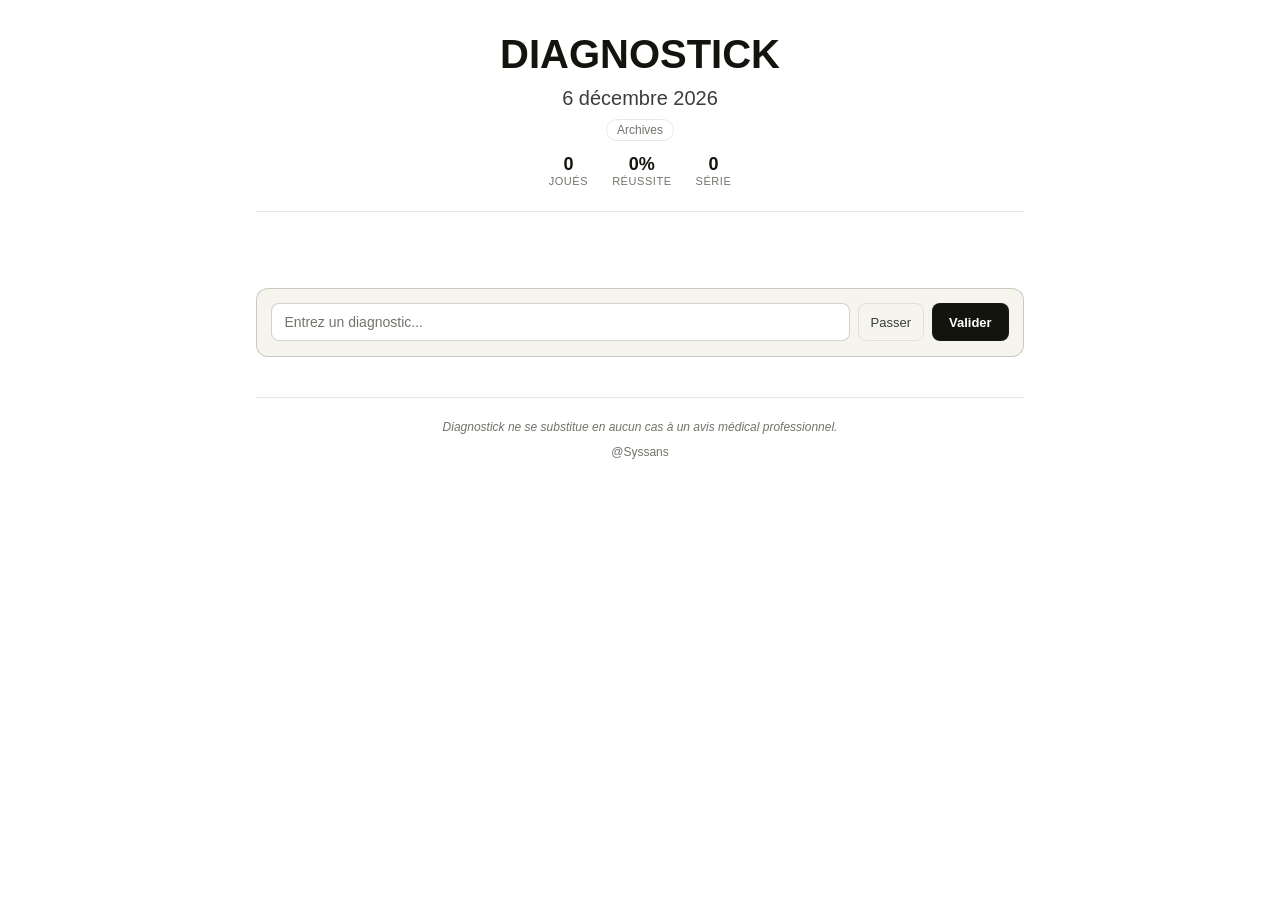
==== index.html @ d6ddfbec "Add files via upload" ====
<!DOCTYPE html>
<html lang="fr">
<head>
  <meta charset="UTF-8" />
  <meta name="viewport" content="width=device-width, initial-scale=1.0" />
  <title>Diagnostick</title>
  <meta name="description" content="Trouvez le diagnostic médical en 6 indices. Un nouveau cas chaque jour." />
  <style>
    :root {
      --bg-primary: #1a1a18;
      --bg-secondary: #242422;
      --bg-tertiary: #2e2e2c;
      --text-primary: #f5f4ee;
      --text-secondary: #a8a69a;
      --text-tertiary: #6e6c64;
      --border-subtle: rgba(222, 220, 209, 0.12);
      --border-mid: rgba(222, 220, 209, 0.25);
      --border-strong: rgba(222, 220, 209, 0.4);
      --radius-sm: 6px;
      --radius-md: 8px;
      --radius-lg: 12px;
      --radius-full: 9999px;
      --tag-anamnese-bg: rgba(37, 62, 95, 0.7);
      --tag-anamnese-text: #80aadd;
      --tag-clinique-bg: rgba(27, 70, 20, 0.7);
      --tag-clinique-text: #7ab948;
      --tag-paraclinique-bg: rgba(72, 58, 15, 0.7);
      --tag-paraclinique-text: #d1a041;
      --tag-image-bg: rgba(55, 45, 90, 0.7);
      --tag-image-text: #afa9ec;
      --green: #4a7a1a;
      --green-light: #c0dd97;
      --green-bg: rgba(27, 70, 20, 0.4);
      --red: #a32d2d;
      --red-light: #f7c1c1;
      --red-bg: rgba(96, 42, 40, 0.4);
      --neutral-bg: #5c461b;
      --neutral-light:#d1a041;
      --yellow: #ffd000;
    }
    @media (prefers-color-scheme: light) {
      :root {
        --bg-primary: #ffffff;
        --bg-secondary: #f5f4ed;
        --bg-tertiary: #eeede6;
        --text-primary: #14140f;
        --text-secondary: #3d3d3a;
        --text-tertiary: #73726c;
        --border-subtle: rgba(31, 30, 29, 0.1);
        --border-mid: rgba(31, 30, 29, 0.2);
        --border-strong: rgba(31, 30, 29, 0.35);
        --tag-anamnese-bg: #d6e4f6;
        --tag-anamnese-text: #0c447c;
        --tag-clinique-bg: #d4edda;
        --tag-clinique-text: #085041;
        --tag-paraclinique-bg: #faeeda;
        --tag-paraclinique-text: #633806;
        --tag-image-bg: #eeedfe;
        --tag-image-text: #3c3489;
        --green: #3b6d11;
        --green-light: #639922;
        --green-bg: #eaf3de;
        --red: #791f1f;
        --red-light: #a32d2d;
        --red-bg: #fcebeb;
        --neutral-bg: #faeeda;
        --neutral-light:#633806;
      }
    }
    * { box-sizing: border-box; margin: 0; padding: 0; }
    body { font-family: 'Inter', sans-serif; background: var(--bg-primary); color: var(--text-primary); min-height: 100vh; }
    #app { max-width: 800px; margin: 0 auto; padding: 2rem 1rem 3rem; }

    .header { text-align: center; margin-bottom: 2rem; padding-bottom: 1.5rem; border-bottom: 0.5px solid var(--border-subtle); }
    .header h1 { font-size: 40px; font-weight: 700; text-transform: uppercase; }
    .header-sub { font-size: 20px; color: var(--text-secondary); margin-top: 10px; }
    .header-nav { margin-top: 10px; }
    .header-nav a { font-size: 12px; color: var(--text-tertiary); text-decoration: none; border: 0.5px solid var(--border-subtle); border-radius: var(--radius-full); padding: 3px 10px; transition: all 0.1s; }
    .header-nav a:hover { color: var(--text-secondary); border-color: var(--border-mid); }
    .header-stats { display: flex; justify-content: center; gap: 1.5rem; margin-top: 1rem; }
    .stat { text-align: center; }
    .stat-value { font-size: 18px; font-weight: 600; }
    .stat-label { font-size: 11px; color: var(--text-tertiary); text-transform: uppercase; letter-spacing: 0.05em; }

    .tries { display: flex; gap: 8px; justify-content: center; margin-bottom: 1.5rem; }
    .try-dot { width: 30px; height: 30px; border-radius: 50%; border: 0.5px solid var(--border-mid); background: var(--bg-secondary); display: flex; align-items: center; justify-content: center; font-size: 12px; font-weight: 600; color: var(--text-tertiary); transition: all 0.15s; }
    .try-dot.used { background: var(--red-bg); border-color: var(--red); color: var(--red-light); }
    .try-dot.current { border-color: var(--border-strong); background: var(--bg-tertiary); color: var(--text-primary); }
    .try-dot.correct { background: var(--green-bg); border-color: var(--green); color: var(--green-light); }
    .try-dot.indice { background: var(--neutral-bg); border-color: var(--yellow); color: var(--neutral-light); }

    .indices { display: flex; flex-direction: column; gap: 8px; margin-bottom: 1.25rem; }
    .indice-card { background: var(--bg-secondary); border: 0.5px solid var(--border-subtle); border-radius: var(--radius-lg); padding: 0.9rem 1.1rem; animation: fadeSlide 0.2s ease; }
    @keyframes fadeSlide { from { opacity: 0; transform: translateY(4px); } to { opacity: 1; transform: translateY(0); } }
    .indice-header { display: flex; align-items: center; gap: 8px; margin-bottom: 7px; }
    .indice-tag { font-size: 10px; font-weight: 600; padding: 2px 8px; border-radius: var(--radius-full); text-transform: uppercase; letter-spacing: 0.04em; }
    .tag-anamnese { background: var(--tag-anamnese-bg); color: var(--tag-anamnese-text); }
    .tag-clinique { background: var(--tag-clinique-bg); color: var(--tag-clinique-text); }
    .tag-paraclinique { background: var(--tag-paraclinique-bg); color: var(--tag-paraclinique-text); }
    .tag-image { background: var(--tag-image-bg); color: var(--tag-image-text); }
    .indice-num { font-size: 11px; color: var(--text-tertiary); }
    .indice-text { font-size: 1.1rem; line-height: 1.65; font-weight: 600; }
    .indice-image { width: 100%; border-radius: var(--radius-md); margin-top: 10px; background: var(--bg-tertiary); height: 180px; display: flex; align-items: center; justify-content: center; border: 0.5px solid var(--border-subtle); }
    .indice-image img { max-width: 100%; max-height: 100%; border-radius: var(--radius-md); object-fit: contain; }
    .indice-image span { font-size: 12px; color: var(--text-tertiary); }
    .indice-locked-card { background: var(--bg-secondary); border: 0.5px dashed var(--border-subtle); border-radius: var(--radius-lg); padding: 0.7rem 1.1rem; display: flex; align-items: center; gap: 8px; opacity: 0.6; }
    .indice-locked-text { font-size: 13px; color: var(--text-tertiary); }
    .lock-icon { width: 12px; height: 12px; opacity: 0.3; flex-shrink: 0; }

    .input-zone { position: relative; background: var(--bg-secondary); border: 0.5px solid var(--border-mid); border-radius: var(--radius-lg); padding: 0.9rem; }
    .input-row { display: flex; gap: 8px; }
    .diag-input { flex: 1; font-size: 14px; padding: 0 12px; height: 38px; border-radius: var(--radius-md); border: 0.5px solid var(--border-mid); background: var(--bg-primary); color: var(--text-primary); outline: none; font-family: inherit; }
    .diag-input::placeholder { color: var(--text-tertiary); }
    .diag-input:focus { border-color: var(--border-strong); }
    .btn-valider { height: 38px; padding: 0 16px; font-size: 13px; font-weight: 600; border-radius: var(--radius-md); border: 0.5px solid var(--border-strong); background: var(--text-primary); color: var(--bg-primary); cursor: pointer; white-space: nowrap; font-family: inherit; transition: opacity 0.1s; }
    .btn-valider:hover { opacity: 0.85; }
    .btn-valider:disabled { opacity: 0.3; cursor: not-allowed; }
    .btn-passer { height: 38px; padding: 0 12px; font-size: 13px; border-radius: var(--radius-md); border: 0.5px solid var(--border-subtle); background: transparent; color: var(--text-secondary); cursor: pointer; font-family: inherit; transition: background 0.1s; }
    .btn-passer:hover { background: var(--bg-tertiary); }
    .dropdown { position: absolute; top: calc(0.9rem + 38px + 8px); left: 0.9rem; right: 0.9rem; background: var(--bg-primary); border: 0.5px solid var(--border-mid); border-radius: var(--radius-md); z-index: 10; overflow: hidden; }
    .dropdown-item { padding: 9px 12px; font-size: 14px; color: var(--text-primary); cursor: pointer; font-family: inherit; }
    .dropdown-item:hover { background: var(--bg-secondary); }
    .feedback { margin-top: 8px; padding: 8px 12px; border-radius: var(--radius-md); font-size: 13px; line-height: 1.5; }
    .feedback.wrong { background: var(--red-bg); color: var(--red-light); border: 0.5px solid var(--red); }
    .feedback.correct { background: var(--green-bg); color: var(--green-light); border: 0.5px solid var(--green); }
    .feedback.reveal { background: var(--neutral-bg); color: var(--text-secondary); border: 0.5px solid var(--border-subtle); }

    /* RÉSULTAT */
    .result-banner { text-align: center; padding: 1.75rem; background: var(--bg-secondary); border-radius: var(--radius-lg); border: 0.5px solid var(--border-subtle); margin-top: 1rem; }
    .result-banner h2 { font-size: 20px; font-weight: 700; margin-bottom: 6px; }
    .result-banner p { font-size: 13px; color: var(--text-secondary); margin-bottom: 14px; line-height: 1.6; }
    .result-emoji { font-size: 18px; letter-spacing: 3px; margin-bottom: 14px; }
    .countdown-block { margin: 14px 0; }
    .countdown-label { font-size: 11px; color: var(--text-tertiary); text-transform: uppercase; letter-spacing: 0.06em; margin-bottom: 4px; }
    .countdown-time { font-size: 24px; font-weight: 700; letter-spacing: 0.06em; font-variant-numeric: tabular-nums; }
    .result-actions { display: flex; gap: 8px; justify-content: center; flex-wrap: wrap; margin-top: 14px; }
    .btn-partager { font-size: 13px; font-weight: 500; padding: 8px 18px; border-radius: var(--radius-md); border: 0.5px solid var(--border-mid); background: var(--bg-primary); color: var(--text-primary); cursor: pointer; font-family: inherit; transition: background 0.1s; }
    .btn-partager:hover { background: var(--bg-tertiary); }
    .btn-archives-link { font-size: 13px; padding: 8px 18px; border-radius: var(--radius-md); border: 0.5px solid var(--border-subtle); background: transparent; color: var(--text-secondary); cursor: pointer; font-family: inherit; text-decoration: none; display: inline-flex; align-items: center; transition: background 0.1s; }
    .btn-archives-link:hover { background: var(--bg-tertiary); }
    .share-confirm { font-size: 12px; color: var(--text-tertiary); margin-top: 8px; }

    /* DÉJÀ JOUÉ */
    .deja-joue { text-align: center; padding: 2rem 1.5rem; background: var(--bg-secondary); border-radius: var(--radius-lg); border: 0.5px solid var(--border-subtle); }
    .deja-joue h2 { font-size: 20px; font-weight: 700; margin-bottom: 8px; }
    .deja-joue p { font-size: 13px; color: var(--text-secondary); line-height: 1.6; margin-bottom: 6px; }

    .footer { text-align: center; margin-top: 2.5rem; padding-top: 1.25rem; border-top: 0.5px solid var(--border-subtle); }
    .footer p { font-size: 12px; color: var(--text-tertiary); line-height: 1.6; }
    .footer a { color: var(--text-tertiary); text-decoration: none; }
    .footer a:hover { color: var(--text-secondary); }
  </style>
</head>
<body>
<div id="app">
  <div class="header">
    <h1>Diagnostick</h1>
    <p class="header-sub"><span id="date-label"></span></p>
    <div class="header-nav">
      <a href="./archives.html">Archives</a>
    </div>
    <div class="header-stats">
      <div class="stat"><div class="stat-value" id="stat-joues">0</div><div class="stat-label">Joués</div></div>
      <div class="stat"><div class="stat-value" id="stat-reussis">0%</div><div class="stat-label">Réussite</div></div>
      <div class="stat"><div class="stat-value" id="stat-streak">0</div><div class="stat-label">Série</div></div>
    </div>
  </div>

  <div id="game-container">
    <div class="tries" id="tries-row"></div>
    <div class="indices" id="indices-container"></div>
    <div class="input-zone" id="input-zone">
      <div class="input-row">
        <input class="diag-input" id="diag-input" type="text" placeholder="Entrez un diagnostic..." autocomplete="off" />
        <button class="btn-passer" id="btn-passer">Passer</button>
        <button class="btn-valider" id="btn-valider">Valider</button>
      </div>
      <div class="dropdown" id="dropdown" style="display:none;"></div>
      <div id="feedback"></div>
    </div>
    <div id="result-zone"></div>
  </div>

  <div class="footer">
    <p><i>Diagnostick ne se substitue en aucun cas à un avis médical professionnel.</i></p>
    <p style="margin-top: 6px;"><a href="https://x.com/syssans" target="_blank">@Syssans</a></p>
  </div>
</div>

<script>
  let DIAGNOSTICS = [
    "Embolie pulmonaire","Pneumothorax spontané","Pneumonie franche lobaire aiguë",
    "Pleurésie","Angor instable","Épanchement péricardique","Exacerbation de BPCO",
    "Crise d'asthme","Pneumopathie interstitielle"
  ];

  let CAS = null;
  let essaiActuel = 0;
  let indicesVisibles = 1;
  let termine = false;
  let countdownInterval = null;
  const MAX_ESSAIS = 6;

  const KEY_STATS   = 'diagnostick_stats';
  const KEY_SESSION = 'diagnostick_session';

  function getTodayKey() {
    const d = new Date();
    return `${d.getFullYear()}-${String(d.getMonth()+1).padStart(2,'0')}-${String(d.getDate()).padStart(2,'0')}`;
  }

  function getDateLabel() {
    return new Date().toLocaleDateString('fr-FR', { day:'numeric', month:'long', year:'numeric' });
  }

  function secondsUntilMidnight() {
    const now = new Date();
    const midnight = new Date(now);
    midnight.setHours(24, 0, 0, 0);
    return Math.floor((midnight - now) / 1000);
  }

  function formatCountdown(seconds) {
    const h = Math.floor(seconds / 3600);
    const m = Math.floor((seconds % 3600) / 60);
    const s = seconds % 60;
    return `${String(h).padStart(2,'0')}:${String(m).padStart(2,'0')}:${String(s).padStart(2,'0')}`;
  }

  function getStats() {
    try { return JSON.parse(localStorage.getItem(KEY_STATS)) || { joues:0, reussis:0, streak:0, lastDate:null }; }
    catch { return { joues:0, reussis:0, streak:0, lastDate:null }; }
  }

  function saveStats(s) {
    try { localStorage.setItem(KEY_STATS, JSON.stringify(s)); } catch {}
  }

  function updateStats(succes) {
    const stats = getStats();
    const today = getTodayKey();
    const yesterday = (() => { const d = new Date(); d.setDate(d.getDate()-1); return `${d.getFullYear()}-${String(d.getMonth()+1).padStart(2,'0')}-${String(d.getDate()).padStart(2,'0')}`; })();
    stats.joues++;
    if (succes) {
      stats.reussis++;
      stats.streak = stats.lastDate === yesterday ? stats.streak + 1 : 1;
    } else {
      stats.streak = 0;
    }
    stats.lastDate = today;
    saveStats(stats);
    renderStats();
  }

  function renderStats() {
    const s = getStats();
    document.getElementById('stat-joues').textContent = s.joues;
    document.getElementById('stat-reussis').textContent = s.joues > 0 ? Math.round(s.reussis / s.joues * 100) + '%' : '0%';
    document.getElementById('stat-streak').textContent = s.streak;
  }

  function getSession() {
    try { return JSON.parse(localStorage.getItem(KEY_SESSION)) || null; }
    catch { return null; }
  }

  function saveSession(data) {
    try { localStorage.setItem(KEY_SESSION, JSON.stringify({ date: getTodayKey(), ...data })); } catch {}
  }

  function joursDepuis(dateStr) {
    const start = new Date(dateStr);
    start.setHours(0, 0, 0, 0);
    const today = new Date();
    today.setHours(0, 0, 0, 0);
    return Math.floor((today - start) / (1000 * 60 * 60 * 24));
  }

  function getCasDuJour(data, config) {
    const offset = joursDepuis(config.start_date);
    const index = (config.start_index + offset) % data.length;
    return { cas: data[index], index };
  }

  async function chargerCas() {
      const [resData, resConfig] = await Promise.all([
        fetch('./diagnostick_database.json'),
        fetch('./config.json')
      ]);
      const data = await resData.json();
      const config = await resConfig.json();
      DIAGNOSTICS = [...new Set([...DIAGNOSTICS, ...data.map(c => c.diagnostic)])];
      const { cas } = getCasDuJour(data, config);
      CAS = transformerCas(cas);


    const session = getSession();
    if (session && session.date === getTodayKey()) {
      afficherDejaJoue(session);
      return;
    }

    renderTries();
    renderIndices();
  }

  function transformerCas(raw) {
    return {
      diagnostic: raw.diagnostic,
      indices: raw.indices.sort((a,b) => a.ordre - b.ordre).map(ind => ({
        type: ind.type,
        text: ind.texte,
        hasImage: ind.image !== null,
        imageSrc: ind.image || null
      }))
    };
  }


//déjà joué
  function afficherDejaJoue(session) {
    document.getElementById('tries-row').style.display = 'none';
    document.getElementById('indices-container').style.display = 'none';
    document.getElementById('input-zone').style.display = 'none';

    const emoji = session.emoji || '';
    const zone = document.getElementById('result-zone');
    zone.innerHTML = `
      <div class="deja-joue">
        <h2>${session.succes ? 'Bravo !' : 'Raté'}</h2>
        <div class="result-emoji" style="margin: 10px 0;">${emoji}</div>
        <p>${session.succes
          ? `Diagnostic trouvé en ${session.essais} essai${session.essais > 1 ? 's' : ''} — <strong>${session.diagnostic}</strong>`
          : `Le diagnostic était : <strong>${session.diagnostic}</strong>`
        }</p>
        <p>Vous avez déjà joué aujourd'hui.</p>
        <div class="countdown-block">
          <div class="countdown-label">Prochain cas dans</div>
          <div class="countdown-time" id="countdown-time">--:--:--</div>
        </div>
        <div class="result-actions">
          <button class="btn-partager" id="btn-partager-deja">Partager mon résultat</button>
          <a class="btn-archives-link" href="./archives.html">Voir les archives</a>
        </div>
        <div class="share-confirm" id="share-confirm-deja" style="display:none;">Copié !</div>
      </div>
    `;

    document.getElementById('btn-partager-deja').addEventListener('click', () => {
      const txt = `Diagnostick — ${getDateLabel()}\n${emoji}\nhttps://syssans.github.io/Diagnostick/`;
      navigator.clipboard.writeText(txt).catch(()=>{});
      document.getElementById('share-confirm-deja').style.display = 'block';
    });

    startCountdown();
  }

  function startCountdown() {
    function tick() {
      const el = document.getElementById('countdown-time');
      if (!el) { clearInterval(countdownInterval); return; }
      el.textContent = formatCountdown(secondsUntilMidnight());
    }
    tick();
    countdownInterval = setInterval(tick, 1000);
  }




  function renderTries() {
    const row = document.getElementById('tries-row');
    row.innerHTML = '';
    for (let i = 0; i < MAX_ESSAIS; i++) {
      const dot = document.createElement('div');
      dot.className = 'try-dot' + (i < essaiActuel ? ' used' : i === essaiActuel ? ' current' : '');
      dot.textContent = i + 1;
      row.appendChild(dot);
    }
  }

  function getTag(type) {
    return ({
      anamnese:    { cls:'tag-anamnese',    label:'Anamnèse' },
      clinique:    { cls:'tag-clinique',    label:'Clinique' },
      paraclinique:{ cls:'tag-paraclinique',label:'Paraclinique' },
      image:       { cls:'tag-image',       label:'Imagerie' }
    })[type] || { cls:'tag-anamnese', label:type };
  }

  function renderIndices() {
    if (!CAS) return;
    const container = document.getElementById('indices-container');
    container.innerHTML = '';
    CAS.indices.forEach((ind, i) => {
      if (i < indicesVisibles) {
        const tag = getTag(ind.type);
        const card = document.createElement('div');
        card.className = 'indice-card';
        const imageHTML = ind.hasImage
          ? `<div class="indice-image">${ind.imageSrc ? `<img src="./images/${ind.imageSrc}" alt="Imagerie" />` : '<span>Image à venir</span>'}</div>`
          : '';
        card.innerHTML = `
          <div class="indice-header">
            <span class="indice-tag ${tag.cls}">${tag.label}</span>
            <span class="indice-num">Indice ${i+1}</span>
          </div>
          <div class="indice-text">${ind.text}</div>${imageHTML}`;
        container.appendChild(card);
      } else {
        const locked = document.createElement('div');
        locked.className = 'indice-locked-card';
        locked.innerHTML = `<svg class="lock-icon" viewBox="0 0 16 16" fill="none"><rect x="3" y="7" width="10" height="8" rx="1.5" stroke="currentColor" stroke-width="1.2"/><path d="M5 7V5a3 3 0 016 0v2" stroke="currentColor" stroke-width="1.2"/></svg><span class="indice-locked-text">Indice ${i+1}</span>`;
        container.appendChild(locked);
      }
    });
  }

// autocomplete et liste
  function normalise(str) {
    return str.trim().toLowerCase().normalize("NFD").replace(/[\u0300-\u036f]/g,"");
  }

  function showDropdown(items) {
    const dd = document.getElementById('dropdown');
    if (!items.length) { dd.style.display='none'; return; }
    dd.innerHTML = '';
    items.forEach(item => {
      const el = document.createElement('div');
      el.className = 'dropdown-item';
      el.textContent = item;
      el.addEventListener('mousedown', e => {
        e.preventDefault();
        document.getElementById('diag-input').value = item;
        dd.style.display = 'none';
      });
      dd.appendChild(el);
    });
    dd.style.display = 'block';
  }


  function buildEmoji(succes) {
    return Array.from({length:MAX_ESSAIS}, (_,i) =>
      i < essaiActuel ? '❌' : (i === essaiActuel && succes ? '✅' : '💡')
    ).join('');
  }

  function terminer(succes) {
    termine = true;
    const emoji = buildEmoji(succes);

    saveSession({ succes, diagnostic: CAS.diagnostic, essais: essaiActuel + 1, emoji });
    updateStats(succes);

    document.getElementById('input-zone').style.display = 'none';
    const dots = document.querySelectorAll('.try-dot');
    if (succes && dots[essaiActuel]) {
      dots[essaiActuel].classList.remove('current');
      dots[essaiActuel].classList.add('correct');
    }
    indicesVisibles = CAS.indices.length;
    renderIndices();

    document.getElementById('result-zone').innerHTML = `
      <div class="result-banner">
        <h2>${succes ? 'Bravo !' : 'Raté pour aujourd\'hui'}</h2>
        <div class="result-emoji">${emoji}</div>
        <p>${succes
          ? `Trouvé en ${essaiActuel+1} essai${essaiActuel>0?'s':''} — <strong>${CAS.diagnostic}</strong>`
          : `Le diagnostic était : <strong>${CAS.diagnostic}</strong>`
        }</p>
        <div class="countdown-block">
          <div class="countdown-label">Prochain cas dans</div>
          <div class="countdown-time" id="countdown-time">--:--:--</div>
        </div>
        <div class="result-actions">
          <button class="btn-partager" id="btn-partager">Partager mon résultat</button>
          <a class="btn-archives-link" href="./archives.html">Voir les archives</a>
        </div>
        <div class="share-confirm" id="share-confirm" style="display:none;">Copié !</div>
      </div>`;

    document.getElementById('btn-partager').addEventListener('click', () => {
      navigator.clipboard.writeText(`Diagnostick — ${getDateLabel()}\n${emoji}\nhttps://syssans.github.io/Diagnostick/`).catch(()=>{});
      document.getElementById('share-confirm').style.display = 'block';
    });

    startCountdown();
  }

  function valider() {
    if (termine) return;
    const val = document.getElementById('diag-input').value.trim();
    if (!val) return;
    document.getElementById('dropdown').style.display = 'none';
    const fb = document.getElementById('feedback');
    if (normalise(val) === normalise(CAS.diagnostic)) {
      fb.innerHTML = `<div class="feedback correct">Exact — <strong>${CAS.diagnostic}</strong>.</div>`;
      terminer(true); return;
    }
    fb.innerHTML = `<div class="feedback wrong">Ce n'est pas le bon diagnostic.</div>`;
    document.getElementById('diag-input').value = '';
    essaiActuel++;
    if (essaiActuel >= MAX_ESSAIS) { terminer(false); return; }
    if (indicesVisibles < CAS.indices.length) indicesVisibles++;
    renderTries(); renderIndices();
  }

  function passer() {
    if (termine) return;
    document.getElementById('feedback').innerHTML = `<div class="feedback reveal">Indice suivant</div>`;
    document.getElementById('diag-input').value = '';
    document.getElementById('dropdown').style.display = 'none';
    essaiActuel++;
    if (essaiActuel >= MAX_ESSAIS) { terminer(false); return; }
    if (indicesVisibles < CAS.indices.length) indicesVisibles++;
    renderTries(); renderIndices();
  }







  document.getElementById('date-label').textContent = getDateLabel();

  document.getElementById('diag-input').addEventListener('input', e => {
    const q = normalise(e.target.value);
    if (q.length < 2) { document.getElementById('dropdown').style.display='none'; return; }
    showDropdown(DIAGNOSTICS.filter(d => normalise(d).includes(q)).slice(0,7));
  });
  document.getElementById('diag-input').addEventListener('blur', () => {
    setTimeout(() => { document.getElementById('dropdown').style.display='none'; }, 150);
  });
  document.getElementById('diag-input').addEventListener('keydown', e => { if (e.key==='Enter') valider(); });
  document.getElementById('btn-valider').addEventListener('click', valider);
  document.getElementById('btn-passer').addEventListener('click', passer);

  renderStats();
  chargerCas();
</script>
</body>
</html>
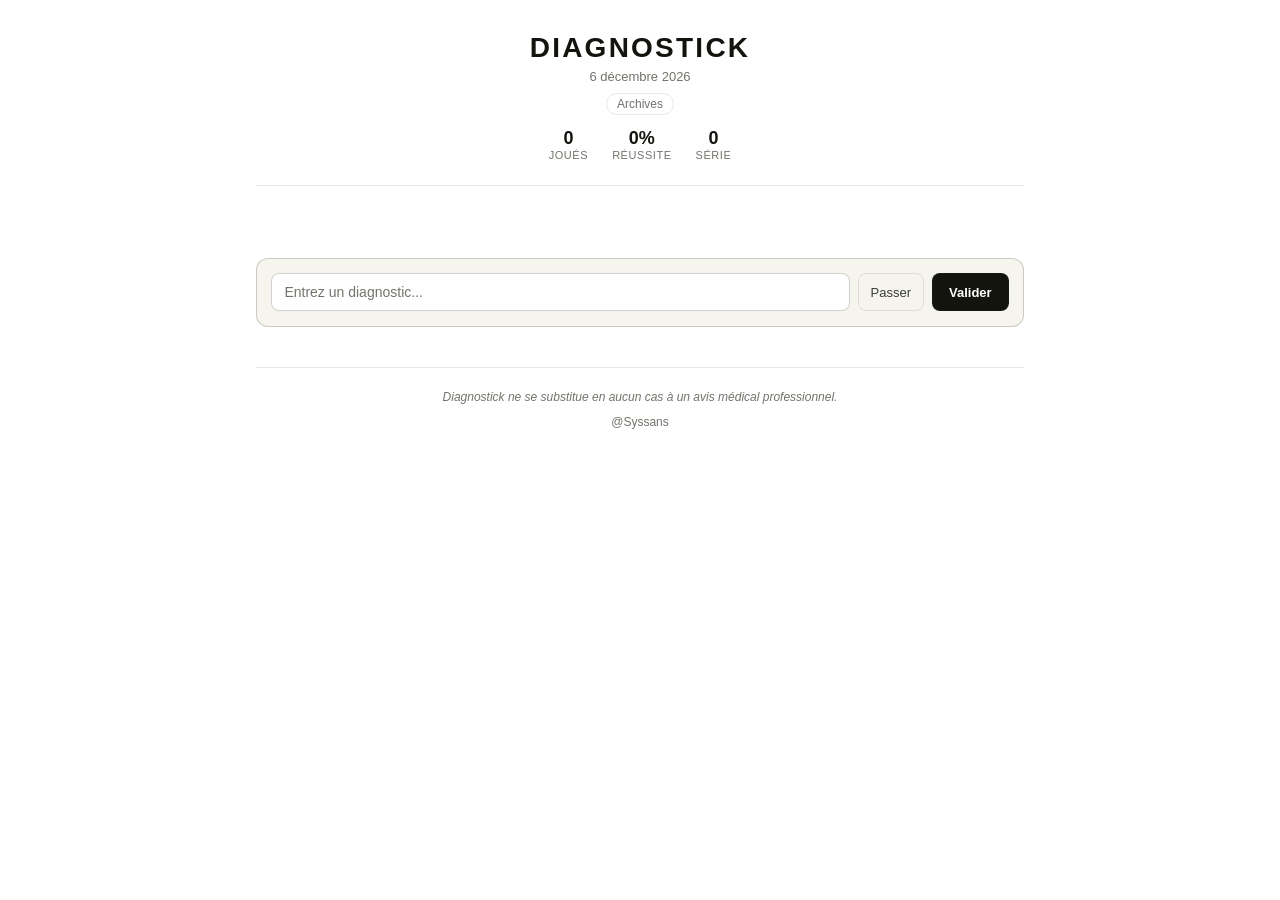
==== commit 4b4c3aaa: "Update index.html" ====
--- a/index.html
+++ b/index.html
@@ -4,151 +4,133 @@
   <meta charset="UTF-8" />
   <meta name="viewport" content="width=device-width, initial-scale=1.0" />
   <title>Diagnostick</title>
-  <meta name="description" content="Trouvez le diagnostic médical en 6 indices. Un nouveau cas chaque jour." />
+  <meta name="description" content="Trouvez le diagnostic medical en 6 indices. Un nouveau cas chaque jour." />
   <style>
     :root {
-      --bg-primary: #1a1a18;
-      --bg-secondary: #242422;
-      --bg-tertiary: #2e2e2c;
-      --text-primary: #f5f4ee;
-      --text-secondary: #a8a69a;
-      --text-tertiary: #6e6c64;
-      --border-subtle: rgba(222, 220, 209, 0.12);
-      --border-mid: rgba(222, 220, 209, 0.25);
-      --border-strong: rgba(222, 220, 209, 0.4);
-      --radius-sm: 6px;
-      --radius-md: 8px;
-      --radius-lg: 12px;
-      --radius-full: 9999px;
-      --tag-anamnese-bg: rgba(37, 62, 95, 0.7);
-      --tag-anamnese-text: #80aadd;
-      --tag-clinique-bg: rgba(27, 70, 20, 0.7);
-      --tag-clinique-text: #7ab948;
-      --tag-paraclinique-bg: rgba(72, 58, 15, 0.7);
-      --tag-paraclinique-text: #d1a041;
-      --tag-image-bg: rgba(55, 45, 90, 0.7);
-      --tag-image-text: #afa9ec;
-      --green: #4a7a1a;
-      --green-light: #c0dd97;
-      --green-bg: rgba(27, 70, 20, 0.4);
-      --red: #a32d2d;
-      --red-light: #f7c1c1;
-      --red-bg: rgba(96, 42, 40, 0.4);
+      --bg-primary: #1a1a18; --bg-secondary: #242422; --bg-tertiary: #2e2e2c;
+      --text-primary: #f5f4ee; --text-secondary: #a8a69a; --text-tertiary: #6e6c64;
+      --border-subtle: rgba(222,220,209,0.12); --border-mid: rgba(222,220,209,0.25); --border-strong: rgba(222,220,209,0.4);
+      --radius-sm:6px; --radius-md:8px; --radius-lg:12px; --radius-full:9999px;
+      --tag-anamnese-bg:rgba(37,62,95,0.7); --tag-anamnese-text:#80aadd;
+      --tag-clinique-bg:rgba(27,70,20,0.7); --tag-clinique-text:#7ab948;
+      --tag-paraclinique-bg:rgba(72,58,15,0.7); --tag-paraclinique-text:#d1a041;
+      --tag-image-bg:rgba(55,45,90,0.7); --tag-image-text:#afa9ec;
+      --green:#4a7a1a; --green-light:#c0dd97; --green-bg:rgba(27,70,20,0.4);
+      --red:#a32d2d; --red-light:#f7c1c1; --red-bg:rgba(96,42,40,0.4);
       --neutral-bg: #5c461b;
       --neutral-light:#d1a041;
       --yellow: #ffd000;
     }
     @media (prefers-color-scheme: light) {
       :root {
-        --bg-primary: #ffffff;
-        --bg-secondary: #f5f4ed;
-        --bg-tertiary: #eeede6;
-        --text-primary: #14140f;
-        --text-secondary: #3d3d3a;
-        --text-tertiary: #73726c;
-        --border-subtle: rgba(31, 30, 29, 0.1);
-        --border-mid: rgba(31, 30, 29, 0.2);
-        --border-strong: rgba(31, 30, 29, 0.35);
-        --tag-anamnese-bg: #d6e4f6;
-        --tag-anamnese-text: #0c447c;
-        --tag-clinique-bg: #d4edda;
-        --tag-clinique-text: #085041;
-        --tag-paraclinique-bg: #faeeda;
-        --tag-paraclinique-text: #633806;
-        --tag-image-bg: #eeedfe;
-        --tag-image-text: #3c3489;
-        --green: #3b6d11;
-        --green-light: #639922;
-        --green-bg: #eaf3de;
-        --red: #791f1f;
-        --red-light: #a32d2d;
-        --red-bg: #fcebeb;
+        --bg-primary:#fff; --bg-secondary:#f5f4ed; --bg-tertiary:#eeede6;
+        --text-primary:#14140f; --text-secondary:#3d3d3a; --text-tertiary:#73726c;
+        --border-subtle:rgba(31,30,29,0.1); --border-mid:rgba(31,30,29,0.2); --border-strong:rgba(31,30,29,0.35);
+        --tag-anamnese-bg:#d6e4f6; --tag-anamnese-text:#0c447c;
+        --tag-clinique-bg:#d4edda; --tag-clinique-text:#085041;
+        --tag-paraclinique-bg:#faeeda; --tag-paraclinique-text:#633806;
+        --tag-image-bg:#eeedfe; --tag-image-text:#3c3489;
+        --green:#3b6d11; --green-light:#639922; --green-bg:#eaf3de;
+        --red:#791f1f; --red-light:#a32d2d; --red-bg:#fcebeb;
         --neutral-bg: #faeeda;
         --neutral-light:#633806;
       }
     }
-    * { box-sizing: border-box; margin: 0; padding: 0; }
+    * { box-sizing:border-box; margin:0; padding:0; }
     body { font-family: 'Inter', sans-serif; background: var(--bg-primary); color: var(--text-primary); min-height: 100vh; }
-    #app { max-width: 800px; margin: 0 auto; padding: 2rem 1rem 3rem; }
-
-    .header { text-align: center; margin-bottom: 2rem; padding-bottom: 1.5rem; border-bottom: 0.5px solid var(--border-subtle); }
-    .header h1 { font-size: 40px; font-weight: 700; text-transform: uppercase; }
-    .header-sub { font-size: 20px; color: var(--text-secondary); margin-top: 10px; }
-    .header-nav { margin-top: 10px; }
-    .header-nav a { font-size: 12px; color: var(--text-tertiary); text-decoration: none; border: 0.5px solid var(--border-subtle); border-radius: var(--radius-full); padding: 3px 10px; transition: all 0.1s; }
-    .header-nav a:hover { color: var(--text-secondary); border-color: var(--border-mid); }
-    .header-stats { display: flex; justify-content: center; gap: 1.5rem; margin-top: 1rem; }
-    .stat { text-align: center; }
-    .stat-value { font-size: 18px; font-weight: 600; }
-    .stat-label { font-size: 11px; color: var(--text-tertiary); text-transform: uppercase; letter-spacing: 0.05em; }
-
-    .tries { display: flex; gap: 8px; justify-content: center; margin-bottom: 1.5rem; }
-    .try-dot { width: 30px; height: 30px; border-radius: 50%; border: 0.5px solid var(--border-mid); background: var(--bg-secondary); display: flex; align-items: center; justify-content: center; font-size: 12px; font-weight: 600; color: var(--text-tertiary); transition: all 0.15s; }
-    .try-dot.used { background: var(--red-bg); border-color: var(--red); color: var(--red-light); }
-    .try-dot.current { border-color: var(--border-strong); background: var(--bg-tertiary); color: var(--text-primary); }
-    .try-dot.correct { background: var(--green-bg); border-color: var(--green); color: var(--green-light); }
-    .try-dot.indice { background: var(--neutral-bg); border-color: var(--yellow); color: var(--neutral-light); }
-
-    .indices { display: flex; flex-direction: column; gap: 8px; margin-bottom: 1.25rem; }
-    .indice-card { background: var(--bg-secondary); border: 0.5px solid var(--border-subtle); border-radius: var(--radius-lg); padding: 0.9rem 1.1rem; animation: fadeSlide 0.2s ease; }
-    @keyframes fadeSlide { from { opacity: 0; transform: translateY(4px); } to { opacity: 1; transform: translateY(0); } }
-    .indice-header { display: flex; align-items: center; gap: 8px; margin-bottom: 7px; }
-    .indice-tag { font-size: 10px; font-weight: 600; padding: 2px 8px; border-radius: var(--radius-full); text-transform: uppercase; letter-spacing: 0.04em; }
-    .tag-anamnese { background: var(--tag-anamnese-bg); color: var(--tag-anamnese-text); }
-    .tag-clinique { background: var(--tag-clinique-bg); color: var(--tag-clinique-text); }
-    .tag-paraclinique { background: var(--tag-paraclinique-bg); color: var(--tag-paraclinique-text); }
-    .tag-image { background: var(--tag-image-bg); color: var(--tag-image-text); }
-    .indice-num { font-size: 11px; color: var(--text-tertiary); }
+    #app { max-width:800px; margin:0 auto; padding:2rem 1rem 3rem; }
+
+    .header { text-align:center; margin-bottom:2rem; padding-bottom:1.5rem; border-bottom:0.5px solid var(--border-subtle); }
+    .header h1 { font-size:28px; font-weight:700; letter-spacing:0.08em; text-transform:uppercase; }
+    .header-sub { font-size:13px; color:var(--text-tertiary); margin-top:5px; }
+    .header-nav { margin-top:10px; }
+    .header-nav a { font-size:12px; color:var(--text-tertiary); text-decoration:none; border:0.5px solid var(--border-subtle); border-radius:var(--radius-full); padding:3px 10px; }
+    .header-nav a:hover { color:var(--text-secondary); border-color:var(--border-mid); }
+    .header-stats { display:flex; justify-content:center; gap:1.5rem; margin-top:1rem; }
+    .stat { text-align:center; }
+    .stat-value { font-size:18px; font-weight:600; }
+    .stat-label { font-size:11px; color:var(--text-tertiary); text-transform:uppercase; letter-spacing:0.05em; }
+
+    .tries { display:flex; gap:8px; justify-content:center; margin-bottom:1.5rem; }
+    .try-dot { width:30px; height:30px; border-radius:50%; border:0.5px solid var(--border-mid); background:var(--bg-secondary); display:flex; align-items:center; justify-content:center; font-size:12px; font-weight:600; color:var(--text-tertiary); transition:all 0.15s; }
+    .try-dot.used { background:var(--red-bg); border-color:var(--red); color:var(--red-light); }
+    .try-dot.current { border-color:var(--border-strong); background:var(--bg-tertiary); color:var(--text-primary); }
+    .try-dot.correct { background:var(--green-bg); border-color:var(--green); color:var(--green-light); }
+
+    .indices { display:flex; flex-direction:column; gap:8px; margin-bottom:1rem; }
+    .indice-card { background:var(--bg-secondary); border:0.5px solid var(--border-subtle); border-radius:var(--radius-lg); padding:0.9rem 1.1rem; animation:fadeSlide 0.2s ease; }
+    @keyframes fadeSlide { from{opacity:0;transform:translateY(4px)} to{opacity:1;transform:translateY(0)} }
+    .indice-header { display:flex; align-items:center; gap:8px; margin-bottom:7px; }
+    .indice-tag { font-size:10px; font-weight:600; padding:2px 8px; border-radius:var(--radius-full); text-transform:uppercase; letter-spacing:0.04em; }
+    .tag-anamnese { background:var(--tag-anamnese-bg); color:var(--tag-anamnese-text); }
+    .tag-clinique { background:var(--tag-clinique-bg); color:var(--tag-clinique-text); }
+    .tag-paraclinique { background:var(--tag-paraclinique-bg); color:var(--tag-paraclinique-text); }
+    .tag-image { background:var(--tag-image-bg); color:var(--tag-image-text); }
+    .indice-num { font-size:11px; color:var(--text-tertiary); }
     .indice-text { font-size: 1.1rem; line-height: 1.65; font-weight: 600; }
-    .indice-image { width: 100%; border-radius: var(--radius-md); margin-top: 10px; background: var(--bg-tertiary); height: 180px; display: flex; align-items: center; justify-content: center; border: 0.5px solid var(--border-subtle); }
-    .indice-image img { max-width: 100%; max-height: 100%; border-radius: var(--radius-md); object-fit: contain; }
-    .indice-image span { font-size: 12px; color: var(--text-tertiary); }
-    .indice-locked-card { background: var(--bg-secondary); border: 0.5px dashed var(--border-subtle); border-radius: var(--radius-lg); padding: 0.7rem 1.1rem; display: flex; align-items: center; gap: 8px; opacity: 0.6; }
-    .indice-locked-text { font-size: 13px; color: var(--text-tertiary); }
-    .lock-icon { width: 12px; height: 12px; opacity: 0.3; flex-shrink: 0; }
-
-    .input-zone { position: relative; background: var(--bg-secondary); border: 0.5px solid var(--border-mid); border-radius: var(--radius-lg); padding: 0.9rem; }
-    .input-row { display: flex; gap: 8px; }
-    .diag-input { flex: 1; font-size: 14px; padding: 0 12px; height: 38px; border-radius: var(--radius-md); border: 0.5px solid var(--border-mid); background: var(--bg-primary); color: var(--text-primary); outline: none; font-family: inherit; }
-    .diag-input::placeholder { color: var(--text-tertiary); }
-    .diag-input:focus { border-color: var(--border-strong); }
-    .btn-valider { height: 38px; padding: 0 16px; font-size: 13px; font-weight: 600; border-radius: var(--radius-md); border: 0.5px solid var(--border-strong); background: var(--text-primary); color: var(--bg-primary); cursor: pointer; white-space: nowrap; font-family: inherit; transition: opacity 0.1s; }
-    .btn-valider:hover { opacity: 0.85; }
-    .btn-valider:disabled { opacity: 0.3; cursor: not-allowed; }
-    .btn-passer { height: 38px; padding: 0 12px; font-size: 13px; border-radius: var(--radius-md); border: 0.5px solid var(--border-subtle); background: transparent; color: var(--text-secondary); cursor: pointer; font-family: inherit; transition: background 0.1s; }
-    .btn-passer:hover { background: var(--bg-tertiary); }
-    .dropdown { position: absolute; top: calc(0.9rem + 38px + 8px); left: 0.9rem; right: 0.9rem; background: var(--bg-primary); border: 0.5px solid var(--border-mid); border-radius: var(--radius-md); z-index: 10; overflow: hidden; }
-    .dropdown-item { padding: 9px 12px; font-size: 14px; color: var(--text-primary); cursor: pointer; font-family: inherit; }
-    .dropdown-item:hover { background: var(--bg-secondary); }
-    .feedback { margin-top: 8px; padding: 8px 12px; border-radius: var(--radius-md); font-size: 13px; line-height: 1.5; }
-    .feedback.wrong { background: var(--red-bg); color: var(--red-light); border: 0.5px solid var(--red); }
-    .feedback.correct { background: var(--green-bg); color: var(--green-light); border: 0.5px solid var(--green); }
-    .feedback.reveal { background: var(--neutral-bg); color: var(--text-secondary); border: 0.5px solid var(--border-subtle); }
-
-    /* RÉSULTAT */
-    .result-banner { text-align: center; padding: 1.75rem; background: var(--bg-secondary); border-radius: var(--radius-lg); border: 0.5px solid var(--border-subtle); margin-top: 1rem; }
-    .result-banner h2 { font-size: 20px; font-weight: 700; margin-bottom: 6px; }
-    .result-banner p { font-size: 13px; color: var(--text-secondary); margin-bottom: 14px; line-height: 1.6; }
-    .result-emoji { font-size: 18px; letter-spacing: 3px; margin-bottom: 14px; }
-    .countdown-block { margin: 14px 0; }
-    .countdown-label { font-size: 11px; color: var(--text-tertiary); text-transform: uppercase; letter-spacing: 0.06em; margin-bottom: 4px; }
-    .countdown-time { font-size: 24px; font-weight: 700; letter-spacing: 0.06em; font-variant-numeric: tabular-nums; }
-    .result-actions { display: flex; gap: 8px; justify-content: center; flex-wrap: wrap; margin-top: 14px; }
-    .btn-partager { font-size: 13px; font-weight: 500; padding: 8px 18px; border-radius: var(--radius-md); border: 0.5px solid var(--border-mid); background: var(--bg-primary); color: var(--text-primary); cursor: pointer; font-family: inherit; transition: background 0.1s; }
-    .btn-partager:hover { background: var(--bg-tertiary); }
-    .btn-archives-link { font-size: 13px; padding: 8px 18px; border-radius: var(--radius-md); border: 0.5px solid var(--border-subtle); background: transparent; color: var(--text-secondary); cursor: pointer; font-family: inherit; text-decoration: none; display: inline-flex; align-items: center; transition: background 0.1s; }
-    .btn-archives-link:hover { background: var(--bg-tertiary); }
-    .share-confirm { font-size: 12px; color: var(--text-tertiary); margin-top: 8px; }
-
-    /* DÉJÀ JOUÉ */
-    .deja-joue { text-align: center; padding: 2rem 1.5rem; background: var(--bg-secondary); border-radius: var(--radius-lg); border: 0.5px solid var(--border-subtle); }
-    .deja-joue h2 { font-size: 20px; font-weight: 700; margin-bottom: 8px; }
-    .deja-joue p { font-size: 13px; color: var(--text-secondary); line-height: 1.6; margin-bottom: 6px; }
-
-    .footer { text-align: center; margin-top: 2.5rem; padding-top: 1.25rem; border-top: 0.5px solid var(--border-subtle); }
-    .footer p { font-size: 12px; color: var(--text-tertiary); line-height: 1.6; }
-    .footer a { color: var(--text-tertiary); text-decoration: none; }
-    .footer a:hover { color: var(--text-secondary); }
+    .indice-image { width:100%; border-radius:var(--radius-md); margin-top:10px; background:var(--bg-tertiary); height:180px; display:flex; align-items:center; justify-content:center; border:0.5px solid var(--border-subtle); }
+    .indice-image img { max-width:100%; max-height:100%; border-radius:var(--radius-md); object-fit:contain; }
+    .indice-image span { font-size:12px; color:var(--text-tertiary); }
+    .indice-locked-card { background:var(--bg-secondary); border:0.5px dashed var(--border-subtle); border-radius:var(--radius-lg); padding:0.7rem 1.1rem; display:flex; align-items:center; gap:8px; opacity:0.6; }
+    .indice-locked-text { font-size:13px; color:var(--text-tertiary); }
+    .lock-icon { width:12px; height:12px; opacity:0.3; flex-shrink:0; }
+
+    .constantes-zone { margin-bottom:1.25rem; }
+    .btn-constantes { width:100%; display:flex; align-items:center; justify-content:space-between; padding:10px 14px; background:var(--green-bg); border:0.5px solid var(--green); border-radius:var(--radius-md); font-size:13px; color:var(--green-light); cursor:pointer; font-family:inherit; transition:all 0.15s; }
+    .btn-constantes:not([disabled]):hover { border-color:var(--border-mid); color:var(--text-primary); }
+    .btn-constantes[disabled] { opacity:0.4; cursor:not-allowed; }
+    .btn-constantes-left { display:flex; align-items:center; gap:8px; }
+    .constantes-chevron { font-size:10px; transition:transform 0.2s; display:inline-block; }
+    .constantes-chevron.open { transform:rotate(180deg); }
+    .constantes-panel { background:var(--bg-secondary); border:0.5px solid var(--border-subtle); border-top:none; border-radius:0 0 var(--radius-md) var(--radius-md); overflow:hidden; display:none; }
+    .constantes-panel.open { display:block; }
+    .constantes-table { width:100%; border-collapse:collapse; }
+    .constantes-table tr { border-bottom:0.5px solid var(--border-subtle); }
+    .constantes-table tr:last-child { border-bottom:none; }
+    .constantes-table td { padding:8px 14px; font-size:13px; }
+    .constantes-table td:first-child { color:var(--text-secondary); width:45%; }
+    .constantes-table td:last-child { color:var(--text-primary); font-weight:500; }
+
+    .input-zone { position:relative; background:var(--bg-secondary); border:0.5px solid var(--border-mid); border-radius:var(--radius-lg); padding:0.9rem; }
+    .input-row { display:flex; gap:8px; }
+    .diag-input { flex:1; font-size:14px; padding:0 12px; height:38px; border-radius:var(--radius-md); border:0.5px solid var(--border-mid); background:var(--bg-primary); color:var(--text-primary); outline:none; font-family:inherit; }
+    .diag-input::placeholder { color:var(--text-tertiary); }
+    .diag-input:focus { border-color:var(--border-strong); }
+    .btn-valider { height:38px; padding:0 16px; font-size:13px; font-weight:600; border-radius:var(--radius-md); border:0.5px solid var(--border-strong); background:var(--text-primary); color:var(--bg-primary); cursor:pointer; white-space:nowrap; font-family:inherit; transition:opacity 0.1s; }
+    .btn-valider:hover { opacity:0.85; }
+    .btn-valider:disabled { opacity:0.3; cursor:not-allowed; }
+    .btn-passer { height:38px; padding:0 12px; font-size:13px; border-radius:var(--radius-md); border:0.5px solid var(--border-subtle); background:transparent; color:var(--text-secondary); cursor:pointer; font-family:inherit; }
+    .btn-passer:hover { background:var(--bg-tertiary); }
+    .dropdown { position:absolute; top:calc(0.9rem + 38px + 8px); left:0.9rem; right:0.9rem; background:var(--bg-primary); border:0.5px solid var(--border-mid); border-radius:var(--radius-md); z-index:10; overflow:hidden; }
+    .dropdown-item { padding:9px 12px; font-size:14px; color:var(--text-primary); cursor:pointer; }
+    .dropdown-item:hover { background:var(--bg-secondary); }
+    .feedback { margin-top:8px; padding:8px 12px; border-radius:var(--radius-md); font-size:13px; line-height:1.5; }
+    .feedback.wrong { background:var(--red-bg); color:var(--red-light); border:0.5px solid var(--red); }
+    .feedback.correct { background:var(--green-bg); color:var(--green-light); border:0.5px solid var(--green); }
+    .feedback.reveal { background:var(--neutral-bg); color:var(--text-secondary); border:0.5px solid var(--border-subtle); }
+
+    .result-banner { text-align:center; padding:1.75rem; background:var(--bg-secondary); border-radius:var(--radius-lg); border:0.5px solid var(--border-subtle); margin-top:1rem; }
+    .result-banner h2 { font-size:20px; font-weight:700; margin-bottom:6px; }
+    .result-banner p { font-size:13px; color:var(--text-secondary); margin-bottom:14px; line-height:1.6; }
+    .result-emoji { font-size:18px; letter-spacing:3px; margin-bottom:14px; }
+    .countdown-block { margin:14px 0; }
+    .countdown-label { font-size:11px; color:var(--text-tertiary); text-transform:uppercase; letter-spacing:0.06em; margin-bottom:4px; }
+    .countdown-time { font-size:24px; font-weight:700; letter-spacing:0.06em; font-variant-numeric:tabular-nums; }
+    .result-actions { display:flex; gap:8px; justify-content:center; flex-wrap:wrap; margin-top:14px; }
+    .btn-partager { font-size:13px; font-weight:500; padding:8px 18px; border-radius:var(--radius-md); border:0.5px solid var(--border-mid); background:var(--bg-primary); color:var(--text-primary); cursor:pointer; font-family:inherit; }
+    .btn-partager:hover { background:var(--bg-tertiary); }
+    .btn-archives-link { font-size:13px; padding:8px 18px; border-radius:var(--radius-md); border:0.5px solid var(--border-subtle); background:transparent; color:var(--text-secondary); cursor:pointer; font-family:inherit; text-decoration:none; display:inline-flex; align-items:center; }
+    .btn-archives-link:hover { background:var(--bg-tertiary); }
+    .share-confirm { font-size:12px; color:var(--text-tertiary); margin-top:8px; }
+
+    .deja-joue { text-align:center; padding:2rem 1.5rem; background:var(--bg-secondary); border-radius:var(--radius-lg); border:0.5px solid var(--border-subtle); }
+    .deja-joue h2 { font-size:20px; font-weight:700; margin-bottom:8px; }
+    .deja-joue p { font-size:13px; color:var(--text-secondary); line-height:1.6; margin-bottom:6px; }
+
+    .footer { text-align:center; margin-top:2.5rem; padding-top:1.25rem; border-top:0.5px solid var(--border-subtle); }
+    .footer p { font-size:12px; color:var(--text-tertiary); line-height:1.6; }
+    .footer a { color:var(--text-tertiary); text-decoration:none; }
+    .footer a:hover { color:var(--text-secondary); }
   </style>
 </head>
 <body>
@@ -156,9 +138,7 @@
   <div class="header">
     <h1>Diagnostick</h1>
     <p class="header-sub"><span id="date-label"></span></p>
-    <div class="header-nav">
-      <a href="./archives.html">Archives</a>
-    </div>
+    <div class="header-nav"><a href="./archives.html">Archives</a></div>
     <div class="header-stats">
       <div class="stat"><div class="stat-value" id="stat-joues">0</div><div class="stat-label">Joués</div></div>
       <div class="stat"><div class="stat-value" id="stat-reussis">0%</div><div class="stat-label">Réussite</div></div>
@@ -169,6 +149,27 @@
   <div id="game-container">
     <div class="tries" id="tries-row"></div>
     <div class="indices" id="indices-container"></div>
+
+    <div class="constantes-zone" id="constantes-zone" style="display:none;">
+      <button class="btn-constantes" id="btn-constantes" disabled>
+        <span class="btn-constantes-left">
+<svg width="16" height="16" viewBox="0 0 16 16" fill="none">
+  <line x1="2" y1="4" x2="11" y2="4" stroke="currentColor" stroke-width="1.2"/>
+  
+  <path d="M2 8 L5 8 L6 6 L7 10 L8 7 L9 8 L11 8"
+        stroke="currentColor" stroke-width="1.2" fill="none"/>
+  
+  <line x1="2" y1="12" x2="11" y2="12" stroke="currentColor" stroke-width="1.2"/>
+</svg>
+          <span id="constantes-btn-label">Constantes disponibles à l'indice <span id="constantes-seuil"></span></span>
+        </span>
+        <span class="constantes-chevron" id="constantes-chevron">&#9660;</span>
+      </button>
+      <div class="constantes-panel" id="constantes-panel">
+        <table class="constantes-table" id="constantes-table"></table>
+      </div>
+    </div>
+
     <div class="input-zone" id="input-zone">
       <div class="input-row">
         <input class="diag-input" id="diag-input" type="text" placeholder="Entrez un diagnostic..." autocomplete="off" />
@@ -182,31 +183,33 @@
   </div>
 
   <div class="footer">
-    <p><i>Diagnostick ne se substitue en aucun cas à un avis médical professionnel.</i></p>
-    <p style="margin-top: 6px;"><a href="https://x.com/syssans" target="_blank">@Syssans</a></p>
+    <p><i>Diagnostick ne se substitue en aucun cas à un avis médical professionnel.</i></p>    <p style="margin-top:6px;"><a href="https://x.com/syssans" target="_blank">@Syssans</a></p>
   </div>
 </div>
 
 <script>
-  let DIAGNOSTICS = [
-    "Embolie pulmonaire","Pneumothorax spontané","Pneumonie franche lobaire aiguë",
-    "Pleurésie","Angor instable","Épanchement péricardique","Exacerbation de BPCO",
+  var DIAGNOSTICS = [
+    "Embolie pulmonaire","Pneumothorax spontane","Pneumonie franche lobaire aigue",
+    "Pleuresia","Angor instable","Epanchement pericardique","Exacerbation de BPCO",
     "Crise d'asthme","Pneumopathie interstitielle"
   ];
 
-  let CAS = null;
-  let essaiActuel = 0;
-  let indicesVisibles = 1;
-  let termine = false;
-  let countdownInterval = null;
-  const MAX_ESSAIS = 6;
-
-  const KEY_STATS   = 'diagnostick_stats';
-  const KEY_SESSION = 'diagnostick_session';
+  var CAS = null;
+  var essaiActuel = 0;
+  var indicesVisibles = 1;
+  var termine = false;
+  var countdownInterval = null;
+  var MAX_ESSAIS = 6;
+  var KEY_STATS   = 'diagnostick_stats';
+  var KEY_SESSION = 'diagnostick_session';
+
+  function el(id) { return document.getElementById(id); }
 
   function getTodayKey() {
-    const d = new Date();
-    return `${d.getFullYear()}-${String(d.getMonth()+1).padStart(2,'0')}-${String(d.getDate()).padStart(2,'0')}`;
+    var d = new Date();
+    var m = String(d.getMonth()+1).padStart(2,'0');
+    var j = String(d.getDate()).padStart(2,'0');
+    return d.getFullYear() + '-' + m + '-' + j;
   }
 
   function getDateLabel() {
@@ -214,293 +217,325 @@
   }
 
   function secondsUntilMidnight() {
-    const now = new Date();
-    const midnight = new Date(now);
-    midnight.setHours(24, 0, 0, 0);
+    var now = new Date();
+    var midnight = new Date(now);
+    midnight.setHours(24,0,0,0);
     return Math.floor((midnight - now) / 1000);
   }
 
-  function formatCountdown(seconds) {
-    const h = Math.floor(seconds / 3600);
-    const m = Math.floor((seconds % 3600) / 60);
-    const s = seconds % 60;
-    return `${String(h).padStart(2,'0')}:${String(m).padStart(2,'0')}:${String(s).padStart(2,'0')}`;
+  function formatCountdown(s) {
+    var h = Math.floor(s/3600);
+    var m = Math.floor((s%3600)/60);
+    var sec = s%60;
+    return String(h).padStart(2,'0') + ':' + String(m).padStart(2,'0') + ':' + String(sec).padStart(2,'0');
   }
 
   function getStats() {
-    try { return JSON.parse(localStorage.getItem(KEY_STATS)) || { joues:0, reussis:0, streak:0, lastDate:null }; }
-    catch { return { joues:0, reussis:0, streak:0, lastDate:null }; }
-  }
-
-  function saveStats(s) {
-    try { localStorage.setItem(KEY_STATS, JSON.stringify(s)); } catch {}
-  }
+    try { return JSON.parse(localStorage.getItem(KEY_STATS)) || {joues:0,reussis:0,streak:0,lastDate:null}; }
+    catch(e) { return {joues:0,reussis:0,streak:0,lastDate:null}; }
+  }
+
+  function saveStats(s) { try { localStorage.setItem(KEY_STATS, JSON.stringify(s)); } catch(e) {} }
 
   function updateStats(succes) {
-    const stats = getStats();
-    const today = getTodayKey();
-    const yesterday = (() => { const d = new Date(); d.setDate(d.getDate()-1); return `${d.getFullYear()}-${String(d.getMonth()+1).padStart(2,'0')}-${String(d.getDate()).padStart(2,'0')}`; })();
+    var stats = getStats();
+    var d = new Date(); d.setDate(d.getDate()-1);
+    var yesterday = d.getFullYear() + '-' + String(d.getMonth()+1).padStart(2,'0') + '-' + String(d.getDate()).padStart(2,'0');
     stats.joues++;
-    if (succes) {
-      stats.reussis++;
-      stats.streak = stats.lastDate === yesterday ? stats.streak + 1 : 1;
-    } else {
-      stats.streak = 0;
-    }
-    stats.lastDate = today;
+    if (succes) { stats.reussis++; stats.streak = stats.lastDate === yesterday ? stats.streak+1 : 1; }
+    else { stats.streak = 0; }
+    stats.lastDate = getTodayKey();
     saveStats(stats);
     renderStats();
   }
 
   function renderStats() {
-    const s = getStats();
-    document.getElementById('stat-joues').textContent = s.joues;
-    document.getElementById('stat-reussis').textContent = s.joues > 0 ? Math.round(s.reussis / s.joues * 100) + '%' : '0%';
-    document.getElementById('stat-streak').textContent = s.streak;
-  }
-
-  function getSession() {
-    try { return JSON.parse(localStorage.getItem(KEY_SESSION)) || null; }
-    catch { return null; }
-  }
-
-  function saveSession(data) {
-    try { localStorage.setItem(KEY_SESSION, JSON.stringify({ date: getTodayKey(), ...data })); } catch {}
-  }
+    var s = getStats();
+    el('stat-joues').textContent = s.joues;
+    el('stat-reussis').textContent = s.joues > 0 ? Math.round(s.reussis/s.joues*100)+'%' : '0%';
+    el('stat-streak').textContent = s.streak;
+  }
+
+  function getSession() { try { return JSON.parse(localStorage.getItem(KEY_SESSION)) || null; } catch(e) { return null; } }
+  function saveSession(data) { try { localStorage.setItem(KEY_SESSION, JSON.stringify(data)); } catch(e) {} }
 
   function joursDepuis(dateStr) {
-    const start = new Date(dateStr);
-    start.setHours(0, 0, 0, 0);
-    const today = new Date();
-    today.setHours(0, 0, 0, 0);
-    return Math.floor((today - start) / (1000 * 60 * 60 * 24));
+    var start = new Date(dateStr); start.setHours(0,0,0,0);
+    var today = new Date(); today.setHours(0,0,0,0);
+    return Math.floor((today - start) / 86400000);
   }
 
   function getCasDuJour(data, config) {
-    const offset = joursDepuis(config.start_date);
-    const index = (config.start_index + offset) % data.length;
-    return { cas: data[index], index };
-  }
-
-  async function chargerCas() {
-      const [resData, resConfig] = await Promise.all([
-        fetch('./diagnostick_database.json'),
-        fetch('./config.json')
-      ]);
-      const data = await resData.json();
-      const config = await resConfig.json();
-      DIAGNOSTICS = [...new Set([...DIAGNOSTICS, ...data.map(c => c.diagnostic)])];
-      const { cas } = getCasDuJour(data, config);
-      CAS = transformerCas(cas);
-
-
-    const session = getSession();
-    if (session && session.date === getTodayKey()) {
-      afficherDejaJoue(session);
-      return;
-    }
-
-    renderTries();
-    renderIndices();
+    var offset = joursDepuis(config.start_date);
+    var index = (config.start_index + offset) % data.length;
+    return { cas: data[index], index: index };
   }
 
   function transformerCas(raw) {
-    return {
+    var c = {
       diagnostic: raw.diagnostic,
-      indices: raw.indices.sort((a,b) => a.ordre - b.ordre).map(ind => ({
-        type: ind.type,
-        text: ind.texte,
-        hasImage: ind.image !== null,
-        imageSrc: ind.image || null
-      }))
+      indices: raw.indices.slice().sort(function(a,b){return a.ordre-b.ordre;}).map(function(ind){
+        return { type:ind.type, text:ind.texte, hasImage:ind.image!==null, imageSrc:ind.image||null };
+      }),
+      constantes: raw.constantes || null
     };
-  }
-
-
-//déjà joué
-  function afficherDejaJoue(session) {
-    document.getElementById('tries-row').style.display = 'none';
-    document.getElementById('indices-container').style.display = 'none';
-    document.getElementById('input-zone').style.display = 'none';
-
-    const emoji = session.emoji || '';
-    const zone = document.getElementById('result-zone');
-    zone.innerHTML = `
-      <div class="deja-joue">
-        <h2>${session.succes ? 'Bravo !' : 'Raté'}</h2>
-        <div class="result-emoji" style="margin: 10px 0;">${emoji}</div>
-        <p>${session.succes
-          ? `Diagnostic trouvé en ${session.essais} essai${session.essais > 1 ? 's' : ''} — <strong>${session.diagnostic}</strong>`
-          : `Le diagnostic était : <strong>${session.diagnostic}</strong>`
-        }</p>
-        <p>Vous avez déjà joué aujourd'hui.</p>
-        <div class="countdown-block">
-          <div class="countdown-label">Prochain cas dans</div>
-          <div class="countdown-time" id="countdown-time">--:--:--</div>
-        </div>
-        <div class="result-actions">
-          <button class="btn-partager" id="btn-partager-deja">Partager mon résultat</button>
-          <a class="btn-archives-link" href="./archives.html">Voir les archives</a>
-        </div>
-        <div class="share-confirm" id="share-confirm-deja" style="display:none;">Copié !</div>
-      </div>
-    `;
-
-    document.getElementById('btn-partager-deja').addEventListener('click', () => {
-      const txt = `Diagnostick — ${getDateLabel()}\n${emoji}\nhttps://syssans.github.io/Diagnostick/`;
-      navigator.clipboard.writeText(txt).catch(()=>{});
-      document.getElementById('share-confirm-deja').style.display = 'block';
+    return c;
+  }
+
+  function chargerCas() {
+    Promise.all([
+      fetch('./diagnostick_database.json').then(function(r){return r.json();}),
+      fetch('./config.json').then(function(r){return r.json();})
+    ]).then(function(results) {
+      var data = results[0];
+      var config = results[1];
+      data.forEach(function(c){ if(DIAGNOSTICS.indexOf(c.diagnostic)===-1) DIAGNOSTICS.push(c.diagnostic); });
+      var result = getCasDuJour(data, config);
+      CAS = transformerCas(result.cas);
+      var session = getSession();
+      if (session && session.date === getTodayKey()) { afficherDejaJoue(session); return; }
+      renderTries();
+      renderIndices();
+      renderConstantes();
+    }).catch(function() {
+      CAS = getCasDemo();
+      renderTries();
+      renderIndices();
+      renderConstantes();
     });
-
-    startCountdown();
-  }
-
-  function startCountdown() {
-    function tick() {
-      const el = document.getElementById('countdown-time');
-      if (!el) { clearInterval(countdownInterval); return; }
-      el.textContent = formatCountdown(secondsUntilMidnight());
-    }
-    tick();
-    countdownInterval = setInterval(tick, 1000);
-  }
-
-
-
+  }
+
+
+
+  function renderConstantes() {
+    if (!CAS || !CAS.constantes) { el('constantes-zone').style.display = 'none'; return; }
+    el('constantes-zone').style.display = 'block';
+    var seuil = CAS.constantes.disponible_a_partir_de;
+    el('constantes-seuil').textContent = seuil;
+    mettreAJourConstantes();
+  }
+
+  function mettreAJourConstantes() {
+    if (!CAS || !CAS.constantes) return;
+    var seuil = CAS.constantes.disponible_a_partir_de;
+    var btn = el('btn-constantes');
+    if (indicesVisibles >= seuil || termine) {
+      btn.disabled = false;
+      el('constantes-btn-label').textContent = 'Constantes';
+    } else {
+      btn.disabled = true;
+      el('constantes-btn-label').innerHTML = 'Constantes disponibles a l\'indice ' + seuil;
+    }
+  }
+
+  el('btn-constantes').addEventListener('click', function() {
+    if (this.disabled) return;
+    var panel = el('constantes-panel');
+    var chevron = el('constantes-chevron');
+    var isOpen = panel.classList.contains('open');
+    if (isOpen) {
+      panel.classList.remove('open');
+      chevron.classList.remove('open');
+    } else {
+      var valeurs = CAS.constantes.valeurs;
+      var table = el('constantes-table');
+      table.innerHTML = '';
+      Object.keys(valeurs).forEach(function(k) {
+        var tr = document.createElement('tr');
+        var td1 = document.createElement('td'); td1.textContent = k;
+        var td2 = document.createElement('td'); td2.textContent = valeurs[k];
+        tr.appendChild(td1); tr.appendChild(td2);
+        table.appendChild(tr);
+      });
+      panel.classList.add('open');
+      chevron.classList.add('open');
+    }
+  });
 
   function renderTries() {
-    const row = document.getElementById('tries-row');
+    var row = el('tries-row');
     row.innerHTML = '';
-    for (let i = 0; i < MAX_ESSAIS; i++) {
-      const dot = document.createElement('div');
+    for (var i = 0; i < MAX_ESSAIS; i++) {
+      var dot = document.createElement('div');
       dot.className = 'try-dot' + (i < essaiActuel ? ' used' : i === essaiActuel ? ' current' : '');
-      dot.textContent = i + 1;
+      dot.textContent = i+1;
       row.appendChild(dot);
     }
   }
 
   function getTag(type) {
-    return ({
-      anamnese:    { cls:'tag-anamnese',    label:'Anamnèse' },
-      clinique:    { cls:'tag-clinique',    label:'Clinique' },
-      paraclinique:{ cls:'tag-paraclinique',label:'Paraclinique' },
-      image:       { cls:'tag-image',       label:'Imagerie' }
-    })[type] || { cls:'tag-anamnese', label:type };
+    var map = {
+      anamnese:{cls:'tag-anamnese',label:'Anamnese'},
+      clinique:{cls:'tag-clinique',label:'Clinique'},
+      paraclinique:{cls:'tag-paraclinique',label:'Paraclinique'},
+      image:{cls:'tag-image',label:'Imagerie'}
+    };
+    return map[type] || {cls:'tag-anamnese',label:type};
   }
 
   function renderIndices() {
     if (!CAS) return;
-    const container = document.getElementById('indices-container');
+    var container = el('indices-container');
     container.innerHTML = '';
-    CAS.indices.forEach((ind, i) => {
+    CAS.indices.forEach(function(ind, i) {
       if (i < indicesVisibles) {
-        const tag = getTag(ind.type);
-        const card = document.createElement('div');
+        var tag = getTag(ind.type);
+        var card = document.createElement('div');
         card.className = 'indice-card';
-        const imageHTML = ind.hasImage
-          ? `<div class="indice-image">${ind.imageSrc ? `<img src="./images/${ind.imageSrc}" alt="Imagerie" />` : '<span>Image à venir</span>'}</div>`
-          : '';
-        card.innerHTML = `
-          <div class="indice-header">
-            <span class="indice-tag ${tag.cls}">${tag.label}</span>
-            <span class="indice-num">Indice ${i+1}</span>
-          </div>
-          <div class="indice-text">${ind.text}</div>${imageHTML}`;
+        var header = document.createElement('div'); header.className = 'indice-header';
+        var tagEl = document.createElement('span'); tagEl.className = 'indice-tag ' + tag.cls; tagEl.textContent = tag.label;
+        var numEl = document.createElement('span'); numEl.className = 'indice-num'; numEl.textContent = 'Indice ' + (i+1);
+        header.appendChild(tagEl); header.appendChild(numEl);
+        var textEl = document.createElement('div'); textEl.className = 'indice-text'; textEl.textContent = ind.text;
+        card.appendChild(header); card.appendChild(textEl);
+        if (ind.hasImage) {
+          var imgDiv = document.createElement('div'); imgDiv.className = 'indice-image';
+          if (ind.imageSrc) {
+            var img = document.createElement('img'); img.src = './images/' + ind.imageSrc; img.alt = 'Imagerie';
+            imgDiv.appendChild(img);
+          } else {
+            var sp = document.createElement('span'); sp.textContent = 'Image a venir'; imgDiv.appendChild(sp);
+          }
+          card.appendChild(imgDiv);
+        }
         container.appendChild(card);
       } else {
-        const locked = document.createElement('div');
-        locked.className = 'indice-locked-card';
-        locked.innerHTML = `<svg class="lock-icon" viewBox="0 0 16 16" fill="none"><rect x="3" y="7" width="10" height="8" rx="1.5" stroke="currentColor" stroke-width="1.2"/><path d="M5 7V5a3 3 0 016 0v2" stroke="currentColor" stroke-width="1.2"/></svg><span class="indice-locked-text">Indice ${i+1}</span>`;
+        var locked = document.createElement('div'); locked.className = 'indice-locked-card';
+        var lockSvg = '<svg class="lock-icon" viewBox="0 0 16 16" fill="none"><rect x="3" y="7" width="10" height="8" rx="1.5" stroke="currentColor" stroke-width="1.2"/><path d="M5 7V5a3 3 0 016 0v2" stroke="currentColor" stroke-width="1.2"/></svg>';
+        var lockTxt = document.createElement('span'); lockTxt.className = 'indice-locked-text'; lockTxt.textContent = 'Indice ' + (i+1);
+        locked.innerHTML = lockSvg;
+        locked.appendChild(lockTxt);
         container.appendChild(locked);
       }
     });
-  }
-
-// autocomplete et liste
+    mettreAJourConstantes();
+  }
+
   function normalise(str) {
     return str.trim().toLowerCase().normalize("NFD").replace(/[\u0300-\u036f]/g,"");
   }
 
   function showDropdown(items) {
-    const dd = document.getElementById('dropdown');
+    var dd = el('dropdown');
     if (!items.length) { dd.style.display='none'; return; }
     dd.innerHTML = '';
-    items.forEach(item => {
-      const el = document.createElement('div');
-      el.className = 'dropdown-item';
-      el.textContent = item;
-      el.addEventListener('mousedown', e => {
+    items.forEach(function(item) {
+      var div = document.createElement('div'); div.className = 'dropdown-item'; div.textContent = item;
+      div.addEventListener('mousedown', function(e) {
         e.preventDefault();
-        document.getElementById('diag-input').value = item;
+        el('diag-input').value = item;
         dd.style.display = 'none';
       });
-      dd.appendChild(el);
+      dd.appendChild(div);
     });
     dd.style.display = 'block';
   }
 
-
   function buildEmoji(succes) {
-    return Array.from({length:MAX_ESSAIS}, (_,i) =>
-      i < essaiActuel ? '❌' : (i === essaiActuel && succes ? '✅' : '💡')
-    ).join('');
+    var result = '';
+    for (var i = 0; i < MAX_ESSAIS; i++) {
+      if (i < essaiActuel) result += '🟥';
+      else if (i === essaiActuel && succes) result += '🟩';
+      else result += '⬜';
+    }
+    return result;
+  }
+
+  function afficherDejaJoue(session) {
+    el('tries-row').style.display = 'none';
+    el('indices-container').style.display = 'none';
+    el('constantes-zone').style.display = 'none';
+    el('input-zone').style.display = 'none';
+    var emoji = session.emoji || '';
+    var zone = el('result-zone');
+    var banner = document.createElement('div'); banner.className = 'deja-joue';
+    var h2 = document.createElement('h2'); h2.textContent = session.succes ? 'Bravo !' : 'Rate hier';
+    var emojiDiv = document.createElement('div'); emojiDiv.className = 'result-emoji'; emojiDiv.style.margin = '10px 0'; emojiDiv.textContent = emoji;
+    var p1 = document.createElement('p');
+    p1.innerHTML = session.succes
+      ? 'Diagnostic trouve en ' + session.essais + ' essai' + (session.essais>1?'s':'') + ' &mdash; <strong>' + session.diagnostic + '</strong>'
+      : 'Le diagnostic etait : <strong>' + session.diagnostic + '</strong>';
+    var p2 = document.createElement('p'); p2.textContent = 'Vous avez deja joue aujourd\'hui.';
+    var cdBlock = document.createElement('div'); cdBlock.className = 'countdown-block';
+    var cdLabel = document.createElement('div'); cdLabel.className = 'countdown-label'; cdLabel.textContent = 'Prochain cas dans';
+    var cdTime = document.createElement('div'); cdTime.className = 'countdown-time'; cdTime.id = 'countdown-time'; cdTime.textContent = '--:--:--';
+    cdBlock.appendChild(cdLabel); cdBlock.appendChild(cdTime);
+    var actions = document.createElement('div'); actions.className = 'result-actions';
+    var btnP = document.createElement('button'); btnP.className = 'btn-partager'; btnP.textContent = 'Partager mon resultat';
+    btnP.addEventListener('click', function() {
+      navigator.clipboard.writeText('Diagnostick — ' + getDateLabel() + '\n' + emoji + '\nhttps://syssans.github.io/Diagnostick/').catch(function(){});
+      confirm.style.display = 'block';
+    });
+    var lnk = document.createElement('a'); lnk.className = 'btn-archives-link'; lnk.href = './archives.html'; lnk.textContent = 'Voir les archives';
+    var confirm = document.createElement('div'); confirm.className = 'share-confirm'; confirm.style.display = 'none'; confirm.textContent = 'Copie !';
+    actions.appendChild(btnP); actions.appendChild(lnk);
+    banner.appendChild(h2); banner.appendChild(emojiDiv); banner.appendChild(p1); banner.appendChild(p2);
+    banner.appendChild(cdBlock); banner.appendChild(actions); banner.appendChild(confirm);
+    zone.innerHTML = ''; zone.appendChild(banner);
+    startCountdown();
+  }
+
+  function startCountdown() {
+    function tick() {
+      var e = el('countdown-time');
+      if (!e) { clearInterval(countdownInterval); return; }
+      e.textContent = formatCountdown(secondsUntilMidnight());
+    }
+    tick();
+    countdownInterval = setInterval(tick, 1000);
   }
 
   function terminer(succes) {
     termine = true;
-    const emoji = buildEmoji(succes);
-
-    saveSession({ succes, diagnostic: CAS.diagnostic, essais: essaiActuel + 1, emoji });
+    var emoji = buildEmoji(succes);
+    saveSession({ date:getTodayKey(), succes:succes, diagnostic:CAS.diagnostic, essais:essaiActuel+1, emoji:emoji });
     updateStats(succes);
-
-    document.getElementById('input-zone').style.display = 'none';
-    const dots = document.querySelectorAll('.try-dot');
-    if (succes && dots[essaiActuel]) {
-      dots[essaiActuel].classList.remove('current');
-      dots[essaiActuel].classList.add('correct');
-    }
+    el('input-zone').style.display = 'none';
+    var dots = document.querySelectorAll('.try-dot');
+    if (succes && dots[essaiActuel]) { dots[essaiActuel].classList.remove('current'); dots[essaiActuel].classList.add('correct'); }
     indicesVisibles = CAS.indices.length;
     renderIndices();
-
-    document.getElementById('result-zone').innerHTML = `
-      <div class="result-banner">
-        <h2>${succes ? 'Bravo !' : 'Raté pour aujourd\'hui'}</h2>
-        <div class="result-emoji">${emoji}</div>
-        <p>${succes
-          ? `Trouvé en ${essaiActuel+1} essai${essaiActuel>0?'s':''} — <strong>${CAS.diagnostic}</strong>`
-          : `Le diagnostic était : <strong>${CAS.diagnostic}</strong>`
-        }</p>
-        <div class="countdown-block">
-          <div class="countdown-label">Prochain cas dans</div>
-          <div class="countdown-time" id="countdown-time">--:--:--</div>
-        </div>
-        <div class="result-actions">
-          <button class="btn-partager" id="btn-partager">Partager mon résultat</button>
-          <a class="btn-archives-link" href="./archives.html">Voir les archives</a>
-        </div>
-        <div class="share-confirm" id="share-confirm" style="display:none;">Copié !</div>
-      </div>`;
-
-    document.getElementById('btn-partager').addEventListener('click', () => {
-      navigator.clipboard.writeText(`Diagnostick — ${getDateLabel()}\n${emoji}\nhttps://syssans.github.io/Diagnostick/`).catch(()=>{});
-      document.getElementById('share-confirm').style.display = 'block';
+    mettreAJourConstantes();
+
+    var zone = el('result-zone');
+    var banner = document.createElement('div'); banner.className = 'result-banner';
+    var h2 = document.createElement('h2'); h2.textContent = succes ? 'Bravo !' : 'Rate pour aujourd\'hui';
+    var emojiDiv = document.createElement('div'); emojiDiv.className = 'result-emoji'; emojiDiv.textContent = emoji;
+    var p = document.createElement('p');
+    p.innerHTML = succes
+      ? 'Trouve en ' + (essaiActuel+1) + ' essai' + (essaiActuel>0?'s':'') + ' &mdash; <strong>' + CAS.diagnostic + '</strong>'
+      : 'Le diagnostic etait : <strong>' + CAS.diagnostic + '</strong>';
+    var cdBlock = document.createElement('div'); cdBlock.className = 'countdown-block';
+    var cdLabel = document.createElement('div'); cdLabel.className = 'countdown-label'; cdLabel.textContent = 'Prochain cas dans';
+    var cdTime = document.createElement('div'); cdTime.className = 'countdown-time'; cdTime.id = 'countdown-time'; cdTime.textContent = '--:--:--';
+    cdBlock.appendChild(cdLabel); cdBlock.appendChild(cdTime);
+    var actions = document.createElement('div'); actions.className = 'result-actions';
+    var btnP = document.createElement('button'); btnP.className = 'btn-partager'; btnP.textContent = 'Partager mon resultat';
+    var confirm = document.createElement('div'); confirm.className = 'share-confirm'; confirm.style.display = 'none'; confirm.textContent = 'Copie !';
+    btnP.addEventListener('click', function() {
+      navigator.clipboard.writeText('Diagnostick — ' + getDateLabel() + '\n' + emoji + '\nhttps://syssans.github.io/Diagnostick/').catch(function(){});
+      confirm.style.display = 'block';
     });
-
+    var lnk = document.createElement('a'); lnk.className = 'btn-archives-link'; lnk.href = './archives.html'; lnk.textContent = 'Voir les archives';
+    actions.appendChild(btnP); actions.appendChild(lnk);
+    banner.appendChild(h2); banner.appendChild(emojiDiv); banner.appendChild(p);
+    banner.appendChild(cdBlock); banner.appendChild(actions); banner.appendChild(confirm);
+    zone.innerHTML = ''; zone.appendChild(banner);
     startCountdown();
   }
 
   function valider() {
     if (termine) return;
-    const val = document.getElementById('diag-input').value.trim();
+    var val = el('diag-input').value.trim();
     if (!val) return;
-    document.getElementById('dropdown').style.display = 'none';
-    const fb = document.getElementById('feedback');
+    el('dropdown').style.display = 'none';
+    var fb = el('feedback');
     if (normalise(val) === normalise(CAS.diagnostic)) {
-      fb.innerHTML = `<div class="feedback correct">Exact — <strong>${CAS.diagnostic}</strong>.</div>`;
+      fb.innerHTML = '<div class="feedback correct">Exact &mdash; <strong>' + CAS.diagnostic + '</strong>.</div>';
       terminer(true); return;
     }
-    fb.innerHTML = `<div class="feedback wrong">Ce n'est pas le bon diagnostic.</div>`;
-    document.getElementById('diag-input').value = '';
+    fb.innerHTML = '<div class="feedback wrong">Ce n\'est pas le bon diagnostic.</div>';
+    el('diag-input').value = '';
     essaiActuel++;
     if (essaiActuel >= MAX_ESSAIS) { terminer(false); return; }
     if (indicesVisibles < CAS.indices.length) indicesVisibles++;
@@ -509,34 +544,28 @@
 
   function passer() {
     if (termine) return;
-    document.getElementById('feedback').innerHTML = `<div class="feedback reveal">Indice suivant</div>`;
-    document.getElementById('diag-input').value = '';
-    document.getElementById('dropdown').style.display = 'none';
+    el('feedback').innerHTML = '<div class="feedback reveal">Indice suivant</div>';
+    el('diag-input').value = '';
+    el('dropdown').style.display = 'none';
     essaiActuel++;
     if (essaiActuel >= MAX_ESSAIS) { terminer(false); return; }
     if (indicesVisibles < CAS.indices.length) indicesVisibles++;
     renderTries(); renderIndices();
   }
 
-
-
-
-
-
-
-  document.getElementById('date-label').textContent = getDateLabel();
-
-  document.getElementById('diag-input').addEventListener('input', e => {
-    const q = normalise(e.target.value);
-    if (q.length < 2) { document.getElementById('dropdown').style.display='none'; return; }
-    showDropdown(DIAGNOSTICS.filter(d => normalise(d).includes(q)).slice(0,7));
+  el('date-label').textContent = getDateLabel();
+
+  el('diag-input').addEventListener('input', function(e) {
+    var q = normalise(e.target.value);
+    if (q.length < 2) { el('dropdown').style.display='none'; return; }
+    showDropdown(DIAGNOSTICS.filter(function(d){return normalise(d).includes(q);}).slice(0,7));
   });
-  document.getElementById('diag-input').addEventListener('blur', () => {
-    setTimeout(() => { document.getElementById('dropdown').style.display='none'; }, 150);
+  el('diag-input').addEventListener('blur', function() {
+    setTimeout(function(){ el('dropdown').style.display='none'; }, 150);
   });
-  document.getElementById('diag-input').addEventListener('keydown', e => { if (e.key==='Enter') valider(); });
-  document.getElementById('btn-valider').addEventListener('click', valider);
-  document.getElementById('btn-passer').addEventListener('click', passer);
+  el('diag-input').addEventListener('keydown', function(e) { if(e.key==='Enter') valider(); });
+  el('btn-valider').addEventListener('click', valider);
+  el('btn-passer').addEventListener('click', passer);
 
   renderStats();
   chargerCas();
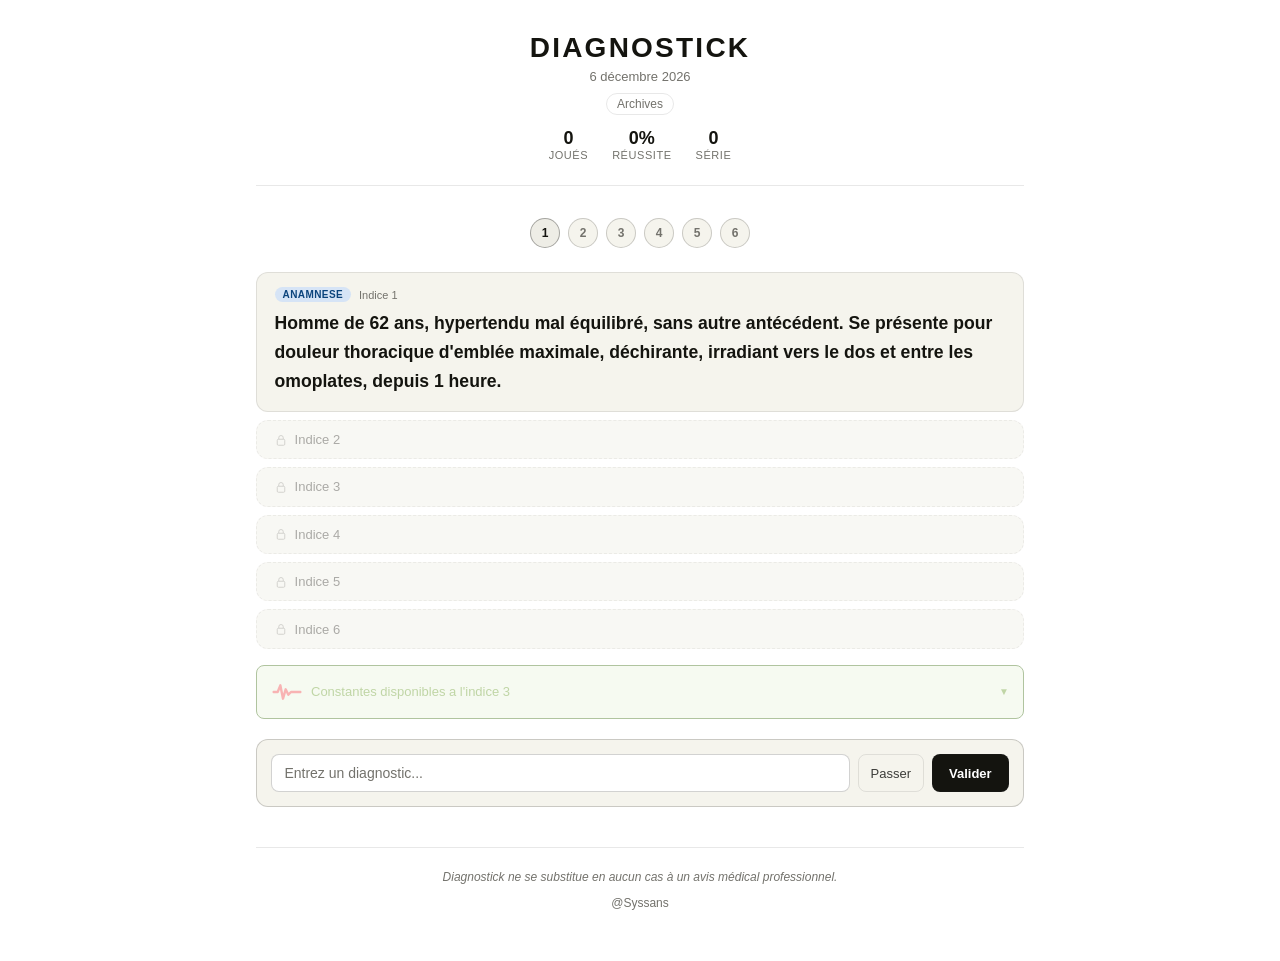
==== commit d11a801a: "Add files via upload" ====
--- a/index.html
+++ b/index.html
@@ -132,6 +132,19 @@
     .footer a { color:var(--text-tertiary); text-decoration:none; }
     .footer a:hover { color:var(--text-secondary); }
   </style>
+
+
+
+
+
+
+
+
+
+
+
+
+
 </head>
 <body>
 <div id="app">
@@ -153,14 +166,10 @@
     <div class="constantes-zone" id="constantes-zone" style="display:none;">
       <button class="btn-constantes" id="btn-constantes" disabled>
         <span class="btn-constantes-left">
-<svg width="16" height="16" viewBox="0 0 16 16" fill="none">
-  <line x1="2" y1="4" x2="11" y2="4" stroke="currentColor" stroke-width="1.2"/>
-  
-  <path d="M2 8 L5 8 L6 6 L7 10 L8 7 L9 8 L11 8"
-        stroke="currentColor" stroke-width="1.2" fill="none"/>
-  
-  <line x1="2" y1="12" x2="11" y2="12" stroke="currentColor" stroke-width="1.2"/>
-</svg>
+<svg width="32" height="32" viewBox="0 0 24 24" fill="none">
+        <path d="M2 12 L5 12 L7 7 L9 17 L11 10 L13 14 L15 12 L22 12"
+              stroke="#ef4444" stroke-width="1.8" stroke-linecap="round" stroke-linejoin="round" fill="none"/>
+      </svg>
           <span id="constantes-btn-label">Constantes disponibles à l'indice <span id="constantes-seuil"></span></span>
         </span>
         <span class="constantes-chevron" id="constantes-chevron">&#9660;</span>
@@ -186,6 +195,17 @@
     <p><i>Diagnostick ne se substitue en aucun cas à un avis médical professionnel.</i></p>    <p style="margin-top:6px;"><a href="https://x.com/syssans" target="_blank">@Syssans</a></p>
   </div>
 </div>
+
+
+
+
+
+
+
+
+
+
+
 
 <script>
   var DIAGNOSTICS = [
@@ -434,8 +454,8 @@
   function buildEmoji(succes) {
     var result = '';
     for (var i = 0; i < MAX_ESSAIS; i++) {
-      if (i < essaiActuel) result += '🟥';
-      else if (i === essaiActuel && succes) result += '🟩';
+      if (i < essaiActuel) result += '❌';
+      else if (i === essaiActuel && succes) result += '✅';
       else result += '⬜';
     }
     return result;
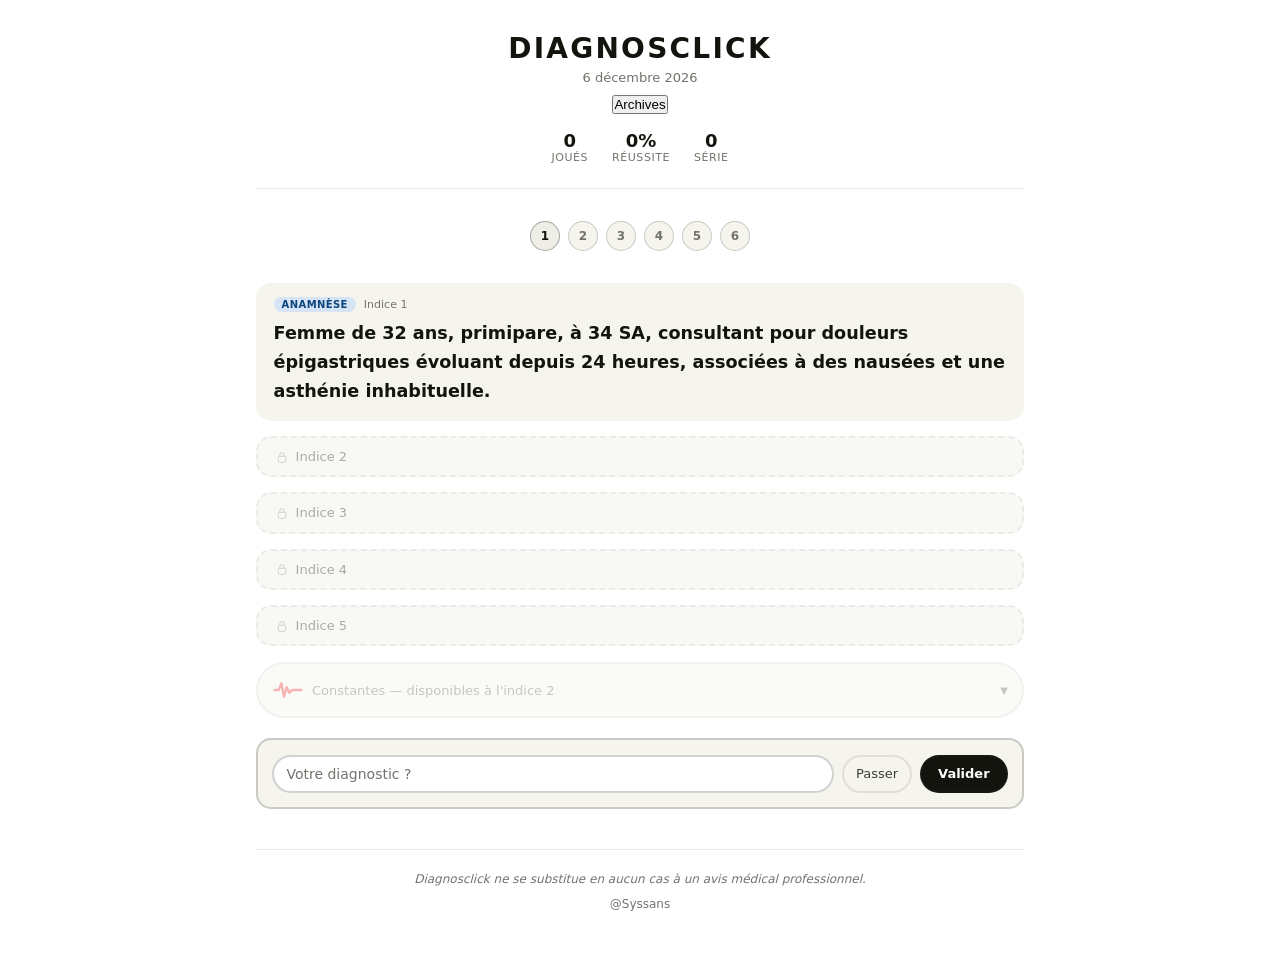
==== commit b6430a8e: "Update index.html" ====
--- a/index.html
+++ b/index.html
@@ -3,155 +3,23 @@
 <head>
   <meta charset="UTF-8" />
   <meta name="viewport" content="width=device-width, initial-scale=1.0" />
-  <title>Diagnostick</title>
+  <title>Diagnosclick</title>
   <meta name="description" content="Trouvez le diagnostic medical en 6 indices. Un nouveau cas chaque jour." />
+  <link rel="stylesheet" href="./style/style.css" />
+  <link rel="icon" href="data:image/svg+xml,<svg xmlns=%22http://www.w3.org/2000/svg%22 viewBox=%220 0 100 100%22><text y=%22.9em%22 font-size=%2290%22>🦧</text></svg>">
   <style>
-    :root {
-      --bg-primary: #1a1a18; --bg-secondary: #242422; --bg-tertiary: #2e2e2c;
-      --text-primary: #f5f4ee; --text-secondary: #a8a69a; --text-tertiary: #6e6c64;
-      --border-subtle: rgba(222,220,209,0.12); --border-mid: rgba(222,220,209,0.25); --border-strong: rgba(222,220,209,0.4);
-      --radius-sm:6px; --radius-md:8px; --radius-lg:12px; --radius-full:9999px;
-      --tag-anamnese-bg:rgba(37,62,95,0.7); --tag-anamnese-text:#80aadd;
-      --tag-clinique-bg:rgba(27,70,20,0.7); --tag-clinique-text:#7ab948;
-      --tag-paraclinique-bg:rgba(72,58,15,0.7); --tag-paraclinique-text:#d1a041;
-      --tag-image-bg:rgba(55,45,90,0.7); --tag-image-text:#afa9ec;
-      --green:#4a7a1a; --green-light:#c0dd97; --green-bg:rgba(27,70,20,0.4);
-      --red:#a32d2d; --red-light:#f7c1c1; --red-bg:rgba(96,42,40,0.4);
-      --neutral-bg: #5c461b;
-      --neutral-light:#d1a041;
-      --yellow: #ffd000;
-    }
-    @media (prefers-color-scheme: light) {
-      :root {
-        --bg-primary:#fff; --bg-secondary:#f5f4ed; --bg-tertiary:#eeede6;
-        --text-primary:#14140f; --text-secondary:#3d3d3a; --text-tertiary:#73726c;
-        --border-subtle:rgba(31,30,29,0.1); --border-mid:rgba(31,30,29,0.2); --border-strong:rgba(31,30,29,0.35);
-        --tag-anamnese-bg:#d6e4f6; --tag-anamnese-text:#0c447c;
-        --tag-clinique-bg:#d4edda; --tag-clinique-text:#085041;
-        --tag-paraclinique-bg:#faeeda; --tag-paraclinique-text:#633806;
-        --tag-image-bg:#eeedfe; --tag-image-text:#3c3489;
-        --green:#3b6d11; --green-light:#639922; --green-bg:#eaf3de;
-        --red:#791f1f; --red-light:#a32d2d; --red-bg:#fcebeb;
-        --neutral-bg: #faeeda;
-        --neutral-light:#633806;
-      }
-    }
-    * { box-sizing:border-box; margin:0; padding:0; }
-    body { font-family: 'Inter', sans-serif; background: var(--bg-primary); color: var(--text-primary); min-height: 100vh; }
     #app { max-width:800px; margin:0 auto; padding:2rem 1rem 3rem; }
-
-    .header { text-align:center; margin-bottom:2rem; padding-bottom:1.5rem; border-bottom:0.5px solid var(--border-subtle); }
-    .header h1 { font-size:28px; font-weight:700; letter-spacing:0.08em; text-transform:uppercase; }
-    .header-sub { font-size:13px; color:var(--text-tertiary); margin-top:5px; }
-    .header-nav { margin-top:10px; }
-    .header-nav a { font-size:12px; color:var(--text-tertiary); text-decoration:none; border:0.5px solid var(--border-subtle); border-radius:var(--radius-full); padding:3px 10px; }
-    .header-nav a:hover { color:var(--text-secondary); border-color:var(--border-mid); }
-    .header-stats { display:flex; justify-content:center; gap:1.5rem; margin-top:1rem; }
-    .stat { text-align:center; }
-    .stat-value { font-size:18px; font-weight:600; }
-    .stat-label { font-size:11px; color:var(--text-tertiary); text-transform:uppercase; letter-spacing:0.05em; }
-
-    .tries { display:flex; gap:8px; justify-content:center; margin-bottom:1.5rem; }
-    .try-dot { width:30px; height:30px; border-radius:50%; border:0.5px solid var(--border-mid); background:var(--bg-secondary); display:flex; align-items:center; justify-content:center; font-size:12px; font-weight:600; color:var(--text-tertiary); transition:all 0.15s; }
-    .try-dot.used { background:var(--red-bg); border-color:var(--red); color:var(--red-light); }
-    .try-dot.current { border-color:var(--border-strong); background:var(--bg-tertiary); color:var(--text-primary); }
-    .try-dot.correct { background:var(--green-bg); border-color:var(--green); color:var(--green-light); }
-
-    .indices { display:flex; flex-direction:column; gap:8px; margin-bottom:1rem; }
-    .indice-card { background:var(--bg-secondary); border:0.5px solid var(--border-subtle); border-radius:var(--radius-lg); padding:0.9rem 1.1rem; animation:fadeSlide 0.2s ease; }
-    @keyframes fadeSlide { from{opacity:0;transform:translateY(4px)} to{opacity:1;transform:translateY(0)} }
-    .indice-header { display:flex; align-items:center; gap:8px; margin-bottom:7px; }
-    .indice-tag { font-size:10px; font-weight:600; padding:2px 8px; border-radius:var(--radius-full); text-transform:uppercase; letter-spacing:0.04em; }
-    .tag-anamnese { background:var(--tag-anamnese-bg); color:var(--tag-anamnese-text); }
-    .tag-clinique { background:var(--tag-clinique-bg); color:var(--tag-clinique-text); }
-    .tag-paraclinique { background:var(--tag-paraclinique-bg); color:var(--tag-paraclinique-text); }
-    .tag-image { background:var(--tag-image-bg); color:var(--tag-image-text); }
-    .indice-num { font-size:11px; color:var(--text-tertiary); }
-    .indice-text { font-size: 1.1rem; line-height: 1.65; font-weight: 600; }
-    .indice-image { width:100%; border-radius:var(--radius-md); margin-top:10px; background:var(--bg-tertiary); height:180px; display:flex; align-items:center; justify-content:center; border:0.5px solid var(--border-subtle); }
-    .indice-image img { max-width:100%; max-height:100%; border-radius:var(--radius-md); object-fit:contain; }
-    .indice-image span { font-size:12px; color:var(--text-tertiary); }
-    .indice-locked-card { background:var(--bg-secondary); border:0.5px dashed var(--border-subtle); border-radius:var(--radius-lg); padding:0.7rem 1.1rem; display:flex; align-items:center; gap:8px; opacity:0.6; }
-    .indice-locked-text { font-size:13px; color:var(--text-tertiary); }
-    .lock-icon { width:12px; height:12px; opacity:0.3; flex-shrink:0; }
-
-    .constantes-zone { margin-bottom:1.25rem; }
-    .btn-constantes { width:100%; display:flex; align-items:center; justify-content:space-between; padding:10px 14px; background:var(--green-bg); border:0.5px solid var(--green); border-radius:var(--radius-md); font-size:13px; color:var(--green-light); cursor:pointer; font-family:inherit; transition:all 0.15s; }
-    .btn-constantes:not([disabled]):hover { border-color:var(--border-mid); color:var(--text-primary); }
-    .btn-constantes[disabled] { opacity:0.4; cursor:not-allowed; }
-    .btn-constantes-left { display:flex; align-items:center; gap:8px; }
-    .constantes-chevron { font-size:10px; transition:transform 0.2s; display:inline-block; }
-    .constantes-chevron.open { transform:rotate(180deg); }
-    .constantes-panel { background:var(--bg-secondary); border:0.5px solid var(--border-subtle); border-top:none; border-radius:0 0 var(--radius-md) var(--radius-md); overflow:hidden; display:none; }
-    .constantes-panel.open { display:block; }
-    .constantes-table { width:100%; border-collapse:collapse; }
-    .constantes-table tr { border-bottom:0.5px solid var(--border-subtle); }
-    .constantes-table tr:last-child { border-bottom:none; }
-    .constantes-table td { padding:8px 14px; font-size:13px; }
-    .constantes-table td:first-child { color:var(--text-secondary); width:45%; }
-    .constantes-table td:last-child { color:var(--text-primary); font-weight:500; }
-
-    .input-zone { position:relative; background:var(--bg-secondary); border:0.5px solid var(--border-mid); border-radius:var(--radius-lg); padding:0.9rem; }
-    .input-row { display:flex; gap:8px; }
-    .diag-input { flex:1; font-size:14px; padding:0 12px; height:38px; border-radius:var(--radius-md); border:0.5px solid var(--border-mid); background:var(--bg-primary); color:var(--text-primary); outline:none; font-family:inherit; }
-    .diag-input::placeholder { color:var(--text-tertiary); }
-    .diag-input:focus { border-color:var(--border-strong); }
-    .btn-valider { height:38px; padding:0 16px; font-size:13px; font-weight:600; border-radius:var(--radius-md); border:0.5px solid var(--border-strong); background:var(--text-primary); color:var(--bg-primary); cursor:pointer; white-space:nowrap; font-family:inherit; transition:opacity 0.1s; }
-    .btn-valider:hover { opacity:0.85; }
-    .btn-valider:disabled { opacity:0.3; cursor:not-allowed; }
-    .btn-passer { height:38px; padding:0 12px; font-size:13px; border-radius:var(--radius-md); border:0.5px solid var(--border-subtle); background:transparent; color:var(--text-secondary); cursor:pointer; font-family:inherit; }
-    .btn-passer:hover { background:var(--bg-tertiary); }
-    .dropdown { position:absolute; top:calc(0.9rem + 38px + 8px); left:0.9rem; right:0.9rem; background:var(--bg-primary); border:0.5px solid var(--border-mid); border-radius:var(--radius-md); z-index:10; overflow:hidden; }
-    .dropdown-item { padding:9px 12px; font-size:14px; color:var(--text-primary); cursor:pointer; }
-    .dropdown-item:hover { background:var(--bg-secondary); }
-    .feedback { margin-top:8px; padding:8px 12px; border-radius:var(--radius-md); font-size:13px; line-height:1.5; }
-    .feedback.wrong { background:var(--red-bg); color:var(--red-light); border:0.5px solid var(--red); }
-    .feedback.correct { background:var(--green-bg); color:var(--green-light); border:0.5px solid var(--green); }
-    .feedback.reveal { background:var(--neutral-bg); color:var(--text-secondary); border:0.5px solid var(--border-subtle); }
-
-    .result-banner { text-align:center; padding:1.75rem; background:var(--bg-secondary); border-radius:var(--radius-lg); border:0.5px solid var(--border-subtle); margin-top:1rem; }
-    .result-banner h2 { font-size:20px; font-weight:700; margin-bottom:6px; }
-    .result-banner p { font-size:13px; color:var(--text-secondary); margin-bottom:14px; line-height:1.6; }
-    .result-emoji { font-size:18px; letter-spacing:3px; margin-bottom:14px; }
-    .countdown-block { margin:14px 0; }
-    .countdown-label { font-size:11px; color:var(--text-tertiary); text-transform:uppercase; letter-spacing:0.06em; margin-bottom:4px; }
-    .countdown-time { font-size:24px; font-weight:700; letter-spacing:0.06em; font-variant-numeric:tabular-nums; }
-    .result-actions { display:flex; gap:8px; justify-content:center; flex-wrap:wrap; margin-top:14px; }
-    .btn-partager { font-size:13px; font-weight:500; padding:8px 18px; border-radius:var(--radius-md); border:0.5px solid var(--border-mid); background:var(--bg-primary); color:var(--text-primary); cursor:pointer; font-family:inherit; }
-    .btn-partager:hover { background:var(--bg-tertiary); }
-    .btn-archives-link { font-size:13px; padding:8px 18px; border-radius:var(--radius-md); border:0.5px solid var(--border-subtle); background:transparent; color:var(--text-secondary); cursor:pointer; font-family:inherit; text-decoration:none; display:inline-flex; align-items:center; }
-    .btn-archives-link:hover { background:var(--bg-tertiary); }
-    .share-confirm { font-size:12px; color:var(--text-tertiary); margin-top:8px; }
-
-    .deja-joue { text-align:center; padding:2rem 1.5rem; background:var(--bg-secondary); border-radius:var(--radius-lg); border:0.5px solid var(--border-subtle); }
-    .deja-joue h2 { font-size:20px; font-weight:700; margin-bottom:8px; }
-    .deja-joue p { font-size:13px; color:var(--text-secondary); line-height:1.6; margin-bottom:6px; }
-
-    .footer { text-align:center; margin-top:2.5rem; padding-top:1.25rem; border-top:0.5px solid var(--border-subtle); }
-    .footer p { font-size:12px; color:var(--text-tertiary); line-height:1.6; }
-    .footer a { color:var(--text-tertiary); text-decoration:none; }
-    .footer a:hover { color:var(--text-secondary); }
   </style>
-
-
-
-
-
-
-
-
-
-
-
-
-
 </head>
 <body>
+
 <div id="app">
   <div class="header">
-    <h1>Diagnostick</h1>
+    <h1>Diagnosclick</h1>
     <p class="header-sub"><span id="date-label"></span></p>
-    <div class="header-nav"><a href="./archives.html">Archives</a></div>
+    <div class="header-nav">
+      <button class="btn-back" id="btn-back" href="./archives">Archives</button>
+    </div>
     <div class="header-stats">
       <div class="stat"><div class="stat-value" id="stat-joues">0</div><div class="stat-label">Joués</div></div>
       <div class="stat"><div class="stat-value" id="stat-reussis">0%</div><div class="stat-label">Réussite</div></div>
@@ -169,8 +37,7 @@
 <svg width="32" height="32" viewBox="0 0 24 24" fill="none">
         <path d="M2 12 L5 12 L7 7 L9 17 L11 10 L13 14 L15 12 L22 12"
               stroke="#ef4444" stroke-width="1.8" stroke-linecap="round" stroke-linejoin="round" fill="none"/>
-      </svg>
-          <span id="constantes-btn-label">Constantes disponibles à l'indice <span id="constantes-seuil"></span></span>
+      </svg>          <span id="constantes-btn-label">Constantes</span>
         </span>
         <span class="constantes-chevron" id="constantes-chevron">&#9660;</span>
       </button>
@@ -181,7 +48,7 @@
 
     <div class="input-zone" id="input-zone">
       <div class="input-row">
-        <input class="diag-input" id="diag-input" type="text" placeholder="Entrez un diagnostic..." autocomplete="off" />
+        <input class="diag-input" id="diag-input" type="text" placeholder="Votre diagnostic ?" autocomplete="off" />
         <button class="btn-passer" id="btn-passer">Passer</button>
         <button class="btn-valider" id="btn-valider">Valider</button>
       </div>
@@ -192,20 +59,16 @@
   </div>
 
   <div class="footer">
-    <p><i>Diagnostick ne se substitue en aucun cas à un avis médical professionnel.</i></p>    <p style="margin-top:6px;"><a href="https://x.com/syssans" target="_blank">@Syssans</a></p>
+    <p><i>Diagnosclick ne se substitue en aucun cas à un avis médical professionnel.</i></p>
+    <p style="margin-top:6px;"><a href="https://x.com/syssans" target="_blank">@Syssans</a></p>
   </div>
 </div>
 
-
-
-
-
-
-
-
-
-
-
+<!-- LIGHTBOX -->
+<div class="lightbox" id="lightbox">
+  <button class="lightbox-close" id="lightbox-close">&#215;</button>
+  <img id="lightbox-img" src="" alt="Imagerie agrandie" />
+</div>
 
 <script>
   var DIAGNOSTICS = [
@@ -220,16 +83,14 @@
   var termine = false;
   var countdownInterval = null;
   var MAX_ESSAIS = 6;
-  var KEY_STATS   = 'diagnostick_stats';
-  var KEY_SESSION = 'diagnostick_session';
+  var KEY_STATS   = 'diagnosclick_stats';
+  var KEY_SESSION = 'diagnosclick_session';
 
   function el(id) { return document.getElementById(id); }
 
   function getTodayKey() {
     var d = new Date();
-    var m = String(d.getMonth()+1).padStart(2,'0');
-    var j = String(d.getDate()).padStart(2,'0');
-    return d.getFullYear() + '-' + m + '-' + j;
+    return d.getFullYear() + '-' + String(d.getMonth()+1).padStart(2,'0') + '-' + String(d.getDate()).padStart(2,'0');
   }
 
   function getDateLabel() {
@@ -237,24 +98,19 @@
   }
 
   function secondsUntilMidnight() {
-    var now = new Date();
-    var midnight = new Date(now);
+    var now = new Date(), midnight = new Date(now);
     midnight.setHours(24,0,0,0);
     return Math.floor((midnight - now) / 1000);
   }
 
   function formatCountdown(s) {
-    var h = Math.floor(s/3600);
-    var m = Math.floor((s%3600)/60);
-    var sec = s%60;
-    return String(h).padStart(2,'0') + ':' + String(m).padStart(2,'0') + ':' + String(sec).padStart(2,'0');
+    return String(Math.floor(s/3600)).padStart(2,'0') + ':' + String(Math.floor((s%3600)/60)).padStart(2,'0') + ':' + String(s%60).padStart(2,'0');
   }
 
   function getStats() {
     try { return JSON.parse(localStorage.getItem(KEY_STATS)) || {joues:0,reussis:0,streak:0,lastDate:null}; }
     catch(e) { return {joues:0,reussis:0,streak:0,lastDate:null}; }
   }
-
   function saveStats(s) { try { localStorage.setItem(KEY_STATS, JSON.stringify(s)); } catch(e) {} }
 
   function updateStats(succes) {
@@ -265,8 +121,7 @@
     if (succes) { stats.reussis++; stats.streak = stats.lastDate === yesterday ? stats.streak+1 : 1; }
     else { stats.streak = 0; }
     stats.lastDate = getTodayKey();
-    saveStats(stats);
-    renderStats();
+    saveStats(stats); renderStats();
   }
 
   function renderStats() {
@@ -277,7 +132,7 @@
   }
 
   function getSession() { try { return JSON.parse(localStorage.getItem(KEY_SESSION)) || null; } catch(e) { return null; } }
-  function saveSession(data) { try { localStorage.setItem(KEY_SESSION, JSON.stringify(data)); } catch(e) {} }
+  function saveSession(d) { try { localStorage.setItem(KEY_SESSION, JSON.stringify(d)); } catch(e) {} }
 
   function joursDepuis(dateStr) {
     var start = new Date(dateStr); start.setHours(0,0,0,0);
@@ -292,46 +147,35 @@
   }
 
   function transformerCas(raw) {
-    var c = {
+    return {
       diagnostic: raw.diagnostic,
+      constantes: raw.constantes || null,
       indices: raw.indices.slice().sort(function(a,b){return a.ordre-b.ordre;}).map(function(ind){
         return { type:ind.type, text:ind.texte, hasImage:ind.image!==null, imageSrc:ind.image||null };
-      }),
-      constantes: raw.constantes || null
+      })
     };
-    return c;
   }
 
   function chargerCas() {
     Promise.all([
-      fetch('./diagnostick_database.json').then(function(r){return r.json();}),
+      fetch('./diagnosclick_database.json').then(function(r){return r.json();}),
       fetch('./config.json').then(function(r){return r.json();})
     ]).then(function(results) {
-      var data = results[0];
-      var config = results[1];
+      var data = results[0], config = results[1];
       data.forEach(function(c){ if(DIAGNOSTICS.indexOf(c.diagnostic)===-1) DIAGNOSTICS.push(c.diagnostic); });
-      var result = getCasDuJour(data, config);
-      CAS = transformerCas(result.cas);
+      CAS = transformerCas(getCasDuJour(data, config).cas);
       var session = getSession();
       if (session && session.date === getTodayKey()) { afficherDejaJoue(session); return; }
-      renderTries();
-      renderIndices();
-      renderConstantes();
+      renderTries(); renderIndices(); renderConstantes();
     }).catch(function() {
-      CAS = getCasDemo();
-      renderTries();
-      renderIndices();
-      renderConstantes();
+      renderTries(); renderIndices(); renderConstantes();
     });
   }
 
-
-
+  // ── CONSTANTES ──
   function renderConstantes() {
-    if (!CAS || !CAS.constantes) { el('constantes-zone').style.display = 'none'; return; }
-    el('constantes-zone').style.display = 'block';
-    var seuil = CAS.constantes.disponible_a_partir_de;
-    el('constantes-seuil').textContent = seuil;
+    if (!CAS || !CAS.constantes) { el('constantes-zone').style.display='none'; return; }
+    el('constantes-zone').style.display='block';
     mettreAJourConstantes();
   }
 
@@ -344,64 +188,62 @@
       el('constantes-btn-label').textContent = 'Constantes';
     } else {
       btn.disabled = true;
-      el('constantes-btn-label').innerHTML = 'Constantes disponibles a l\'indice ' + seuil;
+      el('constantes-btn-label').textContent = 'Constantes — disponibles à l\'indice ' + seuil;
     }
   }
 
   el('btn-constantes').addEventListener('click', function() {
     if (this.disabled) return;
-    var panel = el('constantes-panel');
-    var chevron = el('constantes-chevron');
-    var isOpen = panel.classList.contains('open');
-    if (isOpen) {
-      panel.classList.remove('open');
-      chevron.classList.remove('open');
+    var panel = el('constantes-panel'), chevron = el('constantes-chevron');
+    if (panel.classList.contains('open')) {
+      panel.classList.remove('open'); chevron.classList.remove('open');
     } else {
-      var valeurs = CAS.constantes.valeurs;
-      var table = el('constantes-table');
-      table.innerHTML = '';
-      Object.keys(valeurs).forEach(function(k) {
+      var table = el('constantes-table'); table.innerHTML = '';
+      Object.keys(CAS.constantes.valeurs).forEach(function(k) {
         var tr = document.createElement('tr');
         var td1 = document.createElement('td'); td1.textContent = k;
-        var td2 = document.createElement('td'); td2.textContent = valeurs[k];
-        tr.appendChild(td1); tr.appendChild(td2);
-        table.appendChild(tr);
+        var td2 = document.createElement('td'); td2.textContent = CAS.constantes.valeurs[k];
+        tr.appendChild(td1); tr.appendChild(td2); table.appendChild(tr);
       });
-      panel.classList.add('open');
-      chevron.classList.add('open');
+      panel.classList.add('open'); chevron.classList.add('open');
     }
   });
 
+  // ── LIGHTBOX ──
+  function ouvrirLightbox(src) {
+    el('lightbox-img').src = src;
+    el('lightbox').classList.add('open');
+    document.body.style.overflow = 'hidden';
+  }
+  function fermerLightbox() {
+    el('lightbox').classList.remove('open');
+    document.body.style.overflow = '';
+  }
+  el('lightbox-close').addEventListener('click', fermerLightbox);
+  el('lightbox').addEventListener('click', function(e) { if (e.target === this) fermerLightbox(); });
+  document.addEventListener('keydown', function(e) { if (e.key === 'Escape') fermerLightbox(); });
+
+  // ── RENDU ──
   function renderTries() {
-    var row = el('tries-row');
-    row.innerHTML = '';
+    var row = el('tries-row'); row.innerHTML = '';
     for (var i = 0; i < MAX_ESSAIS; i++) {
       var dot = document.createElement('div');
       dot.className = 'try-dot' + (i < essaiActuel ? ' used' : i === essaiActuel ? ' current' : '');
-      dot.textContent = i+1;
-      row.appendChild(dot);
+      dot.textContent = i+1; row.appendChild(dot);
     }
   }
 
   function getTag(type) {
-    var map = {
-      anamnese:{cls:'tag-anamnese',label:'Anamnese'},
-      clinique:{cls:'tag-clinique',label:'Clinique'},
-      paraclinique:{cls:'tag-paraclinique',label:'Paraclinique'},
-      image:{cls:'tag-image',label:'Imagerie'}
-    };
-    return map[type] || {cls:'tag-anamnese',label:type};
+    return ({anamnese:{cls:'tag-anamnese',label:'Anamnèse'},clinique:{cls:'tag-clinique',label:'Clinique'},paraclinique:{cls:'tag-paraclinique',label:'Paraclinique'},image:{cls:'tag-image',label:'Imagerie'}})[type] || {cls:'tag-anamnese',label:type};
   }
 
   function renderIndices() {
     if (!CAS) return;
-    var container = el('indices-container');
-    container.innerHTML = '';
+    var container = el('indices-container'); container.innerHTML = '';
     CAS.indices.forEach(function(ind, i) {
       if (i < indicesVisibles) {
         var tag = getTag(ind.type);
-        var card = document.createElement('div');
-        card.className = 'indice-card';
+        var card = document.createElement('div'); card.className = 'indice-card';
         var header = document.createElement('div'); header.className = 'indice-header';
         var tagEl = document.createElement('span'); tagEl.className = 'indice-tag ' + tag.cls; tagEl.textContent = tag.label;
         var numEl = document.createElement('span'); numEl.className = 'indice-num'; numEl.textContent = 'Indice ' + (i+1);
@@ -412,28 +254,28 @@
           var imgDiv = document.createElement('div'); imgDiv.className = 'indice-image';
           if (ind.imageSrc) {
             var img = document.createElement('img'); img.src = './images/' + ind.imageSrc; img.alt = 'Imagerie';
-            imgDiv.appendChild(img);
+            var hint = document.createElement('span'); hint.className = 'indice-image-hint'; hint.textContent = 'Appuyer pour agrandir';
+            imgDiv.appendChild(img); imgDiv.appendChild(hint);
+            imgDiv.addEventListener('click', function() { ouvrirLightbox('./images/' + ind.imageSrc); });
           } else {
-            var sp = document.createElement('span'); sp.textContent = 'Image a venir'; imgDiv.appendChild(sp);
+            var sp = document.createElement('span'); sp.className = 'indice-image-placeholder'; sp.textContent = 'Image à venir';
+            imgDiv.appendChild(sp);
+            imgDiv.style.cursor = 'default';
           }
           card.appendChild(imgDiv);
         }
         container.appendChild(card);
       } else {
         var locked = document.createElement('div'); locked.className = 'indice-locked-card';
-        var lockSvg = '<svg class="lock-icon" viewBox="0 0 16 16" fill="none"><rect x="3" y="7" width="10" height="8" rx="1.5" stroke="currentColor" stroke-width="1.2"/><path d="M5 7V5a3 3 0 016 0v2" stroke="currentColor" stroke-width="1.2"/></svg>';
+        locked.innerHTML = '<svg class="lock-icon" viewBox="0 0 16 16" fill="none"><rect x="3" y="7" width="10" height="8" rx="1.5" stroke="currentColor" stroke-width="1.2"/><path d="M5 7V5a3 3 0 016 0v2" stroke="currentColor" stroke-width="1.2"/></svg>';
         var lockTxt = document.createElement('span'); lockTxt.className = 'indice-locked-text'; lockTxt.textContent = 'Indice ' + (i+1);
-        locked.innerHTML = lockSvg;
-        locked.appendChild(lockTxt);
-        container.appendChild(locked);
+        locked.appendChild(lockTxt); container.appendChild(locked);
       }
     });
     mettreAJourConstantes();
   }
 
-  function normalise(str) {
-    return str.trim().toLowerCase().normalize("NFD").replace(/[\u0300-\u036f]/g,"");
-  }
+  function normalise(str) { return str.trim().toLowerCase().normalize("NFD").replace(/[\u0300-\u036f]/g,""); }
 
   function showDropdown(items) {
     var dd = el('dropdown');
@@ -441,68 +283,47 @@
     dd.innerHTML = '';
     items.forEach(function(item) {
       var div = document.createElement('div'); div.className = 'dropdown-item'; div.textContent = item;
-      div.addEventListener('mousedown', function(e) {
-        e.preventDefault();
-        el('diag-input').value = item;
-        dd.style.display = 'none';
-      });
+      div.addEventListener('mousedown', function(e) { e.preventDefault(); el('diag-input').value = item; dd.style.display='none'; });
       dd.appendChild(div);
     });
     dd.style.display = 'block';
   }
 
   function buildEmoji(succes) {
-    var result = '';
-    for (var i = 0; i < MAX_ESSAIS; i++) {
-      if (i < essaiActuel) result += '❌';
-      else if (i === essaiActuel && succes) result += '✅';
-      else result += '⬜';
-    }
-    return result;
+    var r = '';
+    for (var i = 0; i < MAX_ESSAIS; i++) r += (i < essaiActuel ? '🟥' : (i === essaiActuel && succes ? '🟩' : '⬜'));
+    return r;
   }
 
   function afficherDejaJoue(session) {
-    el('tries-row').style.display = 'none';
-    el('indices-container').style.display = 'none';
-    el('constantes-zone').style.display = 'none';
-    el('input-zone').style.display = 'none';
+    el('tries-row').style.display='none'; el('indices-container').style.display='none';
+    el('constantes-zone').style.display='none'; el('input-zone').style.display='none';
     var emoji = session.emoji || '';
     var zone = el('result-zone');
     var banner = document.createElement('div'); banner.className = 'deja-joue';
-    var h2 = document.createElement('h2'); h2.textContent = session.succes ? 'Bravo !' : 'Rate hier';
-    var emojiDiv = document.createElement('div'); emojiDiv.className = 'result-emoji'; emojiDiv.style.margin = '10px 0'; emojiDiv.textContent = emoji;
+    var h2 = document.createElement('h2'); h2.textContent = session.succes ? 'Bravo !' : 'Raté hier';
+    var emojiDiv = document.createElement('div'); emojiDiv.className = 'result-emoji'; emojiDiv.style.margin='10px 0'; emojiDiv.textContent = emoji;
     var p1 = document.createElement('p');
-    p1.innerHTML = session.succes
-      ? 'Diagnostic trouve en ' + session.essais + ' essai' + (session.essais>1?'s':'') + ' &mdash; <strong>' + session.diagnostic + '</strong>'
-      : 'Le diagnostic etait : <strong>' + session.diagnostic + '</strong>';
-    var p2 = document.createElement('p'); p2.textContent = 'Vous avez deja joue aujourd\'hui.';
+    p1.innerHTML = session.succes ? 'Trouvé en ' + session.essais + ' essai' + (session.essais>1?'s':'') + ' — <strong>' + session.diagnostic + '</strong>' : 'Le diagnostic était : <strong>' + session.diagnostic + '</strong>';
+    var p2 = document.createElement('p'); p2.textContent = 'Vous avez déjà joué aujourd\'hui.';
     var cdBlock = document.createElement('div'); cdBlock.className = 'countdown-block';
     var cdLabel = document.createElement('div'); cdLabel.className = 'countdown-label'; cdLabel.textContent = 'Prochain cas dans';
     var cdTime = document.createElement('div'); cdTime.className = 'countdown-time'; cdTime.id = 'countdown-time'; cdTime.textContent = '--:--:--';
     cdBlock.appendChild(cdLabel); cdBlock.appendChild(cdTime);
     var actions = document.createElement('div'); actions.className = 'result-actions';
-    var btnP = document.createElement('button'); btnP.className = 'btn-partager'; btnP.textContent = 'Partager mon resultat';
-    btnP.addEventListener('click', function() {
-      navigator.clipboard.writeText('Diagnostick — ' + getDateLabel() + '\n' + emoji + '\nhttps://syssans.github.io/Diagnostick/').catch(function(){});
-      confirm.style.display = 'block';
-    });
+    var confirm = document.createElement('div'); confirm.className = 'share-confirm'; confirm.style.display='none'; confirm.textContent = 'Copié !';
+    var btnP = document.createElement('button'); btnP.className = 'btn-partager'; btnP.textContent = 'Partager';
+    btnP.addEventListener('click', function() { navigator.clipboard.writeText('Diagnosclick — ' + getDateLabel() + '\n' + emoji + '\nhttps://syssans.github.io/Diagnosclick/').catch(function(){}); confirm.style.display='block'; });
     var lnk = document.createElement('a'); lnk.className = 'btn-archives-link'; lnk.href = './archives.html'; lnk.textContent = 'Voir les archives';
-    var confirm = document.createElement('div'); confirm.className = 'share-confirm'; confirm.style.display = 'none'; confirm.textContent = 'Copie !';
     actions.appendChild(btnP); actions.appendChild(lnk);
-    banner.appendChild(h2); banner.appendChild(emojiDiv); banner.appendChild(p1); banner.appendChild(p2);
-    banner.appendChild(cdBlock); banner.appendChild(actions); banner.appendChild(confirm);
+    banner.appendChild(h2); banner.appendChild(emojiDiv); banner.appendChild(p1); banner.appendChild(p2); banner.appendChild(cdBlock); banner.appendChild(actions); banner.appendChild(confirm);
     zone.innerHTML = ''; zone.appendChild(banner);
     startCountdown();
   }
 
   function startCountdown() {
-    function tick() {
-      var e = el('countdown-time');
-      if (!e) { clearInterval(countdownInterval); return; }
-      e.textContent = formatCountdown(secondsUntilMidnight());
-    }
-    tick();
-    countdownInterval = setInterval(tick, 1000);
+    function tick() { var e = el('countdown-time'); if (!e) { clearInterval(countdownInterval); return; } e.textContent = formatCountdown(secondsUntilMidnight()); }
+    tick(); countdownInterval = setInterval(tick, 1000);
   }
 
   function terminer(succes) {
@@ -513,50 +334,38 @@
     el('input-zone').style.display = 'none';
     var dots = document.querySelectorAll('.try-dot');
     if (succes && dots[essaiActuel]) { dots[essaiActuel].classList.remove('current'); dots[essaiActuel].classList.add('correct'); }
-    indicesVisibles = CAS.indices.length;
-    renderIndices();
-    mettreAJourConstantes();
-
+    indicesVisibles = CAS.indices.length; renderIndices(); mettreAJourConstantes();
     var zone = el('result-zone');
     var banner = document.createElement('div'); banner.className = 'result-banner';
-    var h2 = document.createElement('h2'); h2.textContent = succes ? 'Bravo !' : 'Rate pour aujourd\'hui';
+    var h2 = document.createElement('h2'); h2.textContent = succes ? 'Bravo !' : 'Raté pour aujourd\'hui';
     var emojiDiv = document.createElement('div'); emojiDiv.className = 'result-emoji'; emojiDiv.textContent = emoji;
     var p = document.createElement('p');
-    p.innerHTML = succes
-      ? 'Trouve en ' + (essaiActuel+1) + ' essai' + (essaiActuel>0?'s':'') + ' &mdash; <strong>' + CAS.diagnostic + '</strong>'
-      : 'Le diagnostic etait : <strong>' + CAS.diagnostic + '</strong>';
+    p.innerHTML = succes ? 'Trouvé en ' + (essaiActuel+1) + ' essai' + (essaiActuel>0?'s':'') + ' — <strong>' + CAS.diagnostic + '</strong>' : 'Le diagnostic était : <strong>' + CAS.diagnostic + '</strong>';
     var cdBlock = document.createElement('div'); cdBlock.className = 'countdown-block';
     var cdLabel = document.createElement('div'); cdLabel.className = 'countdown-label'; cdLabel.textContent = 'Prochain cas dans';
     var cdTime = document.createElement('div'); cdTime.className = 'countdown-time'; cdTime.id = 'countdown-time'; cdTime.textContent = '--:--:--';
     cdBlock.appendChild(cdLabel); cdBlock.appendChild(cdTime);
     var actions = document.createElement('div'); actions.className = 'result-actions';
-    var btnP = document.createElement('button'); btnP.className = 'btn-partager'; btnP.textContent = 'Partager mon resultat';
-    var confirm = document.createElement('div'); confirm.className = 'share-confirm'; confirm.style.display = 'none'; confirm.textContent = 'Copie !';
-    btnP.addEventListener('click', function() {
-      navigator.clipboard.writeText('Diagnostick — ' + getDateLabel() + '\n' + emoji + '\nhttps://syssans.github.io/Diagnostick/').catch(function(){});
-      confirm.style.display = 'block';
-    });
+    var confirm = document.createElement('div'); confirm.className = 'share-confirm'; confirm.style.display='none'; confirm.textContent = 'Copié !';
+    var btnP = document.createElement('button'); btnP.className = 'btn-partager'; btnP.textContent = 'Partager';
+    btnP.addEventListener('click', function() { navigator.clipboard.writeText('Diagnosclick — ' + getDateLabel() + '\n' + emoji + '\nhttps://syssans.github.io/Diagnosclick/').catch(function(){}); confirm.style.display='block'; });
     var lnk = document.createElement('a'); lnk.className = 'btn-archives-link'; lnk.href = './archives.html'; lnk.textContent = 'Voir les archives';
     actions.appendChild(btnP); actions.appendChild(lnk);
-    banner.appendChild(h2); banner.appendChild(emojiDiv); banner.appendChild(p);
-    banner.appendChild(cdBlock); banner.appendChild(actions); banner.appendChild(confirm);
+    banner.appendChild(h2); banner.appendChild(emojiDiv); banner.appendChild(p); banner.appendChild(cdBlock); banner.appendChild(actions); banner.appendChild(confirm);
     zone.innerHTML = ''; zone.appendChild(banner);
     startCountdown();
   }
 
   function valider() {
     if (termine) return;
-    var val = el('diag-input').value.trim();
-    if (!val) return;
+    var val = el('diag-input').value.trim(); if (!val) return;
     el('dropdown').style.display = 'none';
-    var fb = el('feedback');
     if (normalise(val) === normalise(CAS.diagnostic)) {
-      fb.innerHTML = '<div class="feedback correct">Exact &mdash; <strong>' + CAS.diagnostic + '</strong>.</div>';
+      el('feedback').innerHTML = '<div class="feedback correct">Exact — <strong>' + CAS.diagnostic + '</strong>.</div>';
       terminer(true); return;
     }
-    fb.innerHTML = '<div class="feedback wrong">Ce n\'est pas le bon diagnostic.</div>';
-    el('diag-input').value = '';
-    essaiActuel++;
+    el('feedback').innerHTML = '<div class="feedback wrong">Ce n\'est pas le bon diagnostic.</div>';
+    el('diag-input').value = ''; essaiActuel++;
     if (essaiActuel >= MAX_ESSAIS) { terminer(false); return; }
     if (indicesVisibles < CAS.indices.length) indicesVisibles++;
     renderTries(); renderIndices();
@@ -565,24 +374,15 @@
   function passer() {
     if (termine) return;
     el('feedback').innerHTML = '<div class="feedback reveal">Indice suivant</div>';
-    el('diag-input').value = '';
-    el('dropdown').style.display = 'none';
-    essaiActuel++;
+    el('diag-input').value = ''; el('dropdown').style.display = 'none'; essaiActuel++;
     if (essaiActuel >= MAX_ESSAIS) { terminer(false); return; }
     if (indicesVisibles < CAS.indices.length) indicesVisibles++;
     renderTries(); renderIndices();
   }
 
   el('date-label').textContent = getDateLabel();
-
-  el('diag-input').addEventListener('input', function(e) {
-    var q = normalise(e.target.value);
-    if (q.length < 2) { el('dropdown').style.display='none'; return; }
-    showDropdown(DIAGNOSTICS.filter(function(d){return normalise(d).includes(q);}).slice(0,7));
-  });
-  el('diag-input').addEventListener('blur', function() {
-    setTimeout(function(){ el('dropdown').style.display='none'; }, 150);
-  });
+  el('diag-input').addEventListener('input', function(e) { var q=normalise(e.target.value); if(q.length<2){el('dropdown').style.display='none';return;} showDropdown(DIAGNOSTICS.filter(function(d){return normalise(d).includes(q);}).slice(0,7)); });
+  el('diag-input').addEventListener('blur', function() { setTimeout(function(){el('dropdown').style.display='none';},150); });
   el('diag-input').addEventListener('keydown', function(e) { if(e.key==='Enter') valider(); });
   el('btn-valider').addEventListener('click', valider);
   el('btn-passer').addEventListener('click', passer);
--- a/style/style.css
+++ b/style/style.css
@@ -0,0 +1,185 @@
+/* ── VARIABLES ────────────────────────────────────────────────────────────── */
+:root {
+  --bg-primary: #000000; --bg-secondary: #fff3; --bg-tertiary: #646464;
+  --text-primary: #f5f4ee; --text-secondary: #a8a69a; --text-tertiary: #949494;
+  --border-subtle: rgba(222,220,209,0.12); --border-mid: rgba(222,220,209,0.25); --border-strong: rgba(222,220,209,0.4);
+  --radius-sm:6px; --radius-md:1000px; --radius-lg:15px; --radius-full:9999px;
+  --tag-anamnese-bg:rgba(37,62,95,0.7); --tag-anamnese-text:#80aadd;
+  --tag-clinique-bg:rgba(27,70,20,0.7); --tag-clinique-text:#7ab948;
+  --tag-paraclinique-bg:rgba(72,58,15,0.7); --tag-paraclinique-text:#d1a041;
+  --tag-image-bg:rgba(55,45,90,0.7); --tag-image-text:#afa9ec;
+  --green:#4a7a1a; --green-light:#c0dd97; --green-bg:rgba(27,70,20,0.4);
+  --red:#a32d2d; --red-light:#f7c1c1; --red-bg:rgba(96,42,40,0.4);
+  --neutral-bg: #5c461b;
+  --neutral-light:#d1a041;
+  --yellow: #ffd000;
+  --sp-cardio-bg:rgba(37,62,95,0.7); --sp-cardio-text:#80aadd;
+  --sp-urg-bg:rgba(55,45,90,0.7); --sp-urg-text:#afa9ec;
+  --sp-pneumo-bg:rgba(27,70,20,0.7); --sp-pneumo-text:#7ab948;
+  --sp-neuro-bg:rgba(72,58,15,0.7); --sp-neuro-text:#d1a041;
+  --sp-med-bg:rgba(60,30,60,0.7); --sp-med-text:#d4a0d4;
+}
+
+@media (prefers-color-scheme: light) {
+  :root {
+    --bg-primary:#fff; --bg-secondary:#f5f4ed; --bg-tertiary:#eeede6;
+    --text-primary:#14140f; --text-secondary:#3d3d3a; --text-tertiary:#73726c;
+    --border-subtle:rgba(31,30,29,0.1); --border-mid:rgba(31,30,29,0.2); --border-strong:rgba(31,30,29,0.35);
+    --tag-anamnese-bg:#d6e4f6; --tag-anamnese-text:#0c447c;
+    --tag-clinique-bg:#d4edda; --tag-clinique-text:#085041;
+    --tag-paraclinique-bg:#faeeda; --tag-paraclinique-text:#633806;
+    --tag-image-bg:#eeedfe; --tag-image-text:#3c3489;
+    --green:#3b6d11; --green-light:#639922; --green-bg:#eaf3de;
+    --red:#791f1f; --red-light:#a32d2d; --red-bg:#fcebeb;
+    --neutral-bg:#f5f4ed;
+    --sp-cardio-bg:#d6e4f6; --sp-cardio-text:#0c447c;
+    --sp-urg-bg:#eeedfe; --sp-urg-text:#3c3489;
+    --sp-pneumo-bg:#d4edda; --sp-pneumo-text:#085041;
+    --sp-neuro-bg:#faeeda; --sp-neuro-text:#633806;
+    --sp-med-bg:#f5e6f5; --sp-med-text:#7a2a7a;
+  }
+}
+
+/* ── RESET ────────────────────────────────────────────────────────────────── */
+* { box-sizing:border-box; margin:0; padding:0; }
+body { font-family:'Inter', system-ui, sans-serif; background:var(--bg-primary); color:var(--text-primary); min-height:100vh; }
+
+/* ── HEADER ───────────────────────────────────────────────────────────────── */
+.header { text-align:center; margin-bottom:32px; padding-bottom:1.5rem; border-bottom:0.5px solid var(--border-subtle); }
+.header h1 { font-size:28px; font-weight:700; letter-spacing:0.08em; text-transform:uppercase; }
+.header-sub { font-size:13px; color:var(--text-tertiary); margin-top:5px; }
+.header-nav { margin-top:10px; display:flex; justify-content:center; gap:6px; }
+.header-nav a { font-size:15px; color:var(--text-tertiary); text-decoration:none; border:2px solid var(--text-tertiary); border-radius:var(--radius-full); padding:5px 10px; transition:all 0.1s; }
+.header-nav a:hover { color:var(--text-secondary); border-color:var(--border-mid); }
+.header-stats { display:flex; justify-content:center; gap:1.5rem; margin-top:1rem; }
+.stat { text-align:center; }
+.stat-value { font-size:18px; font-weight:600; }
+.stat-label { font-size:11px; color:var(--text-tertiary); text-transform:uppercase; letter-spacing:0.05em; }
+.btn-page { font-size:13px; font-weight:500; padding:8px 18px; border-radius:var(--radius-md); border:2px solid var(--border-mid); background:var(--bg-primary); color:var(--text-primary); cursor:pointer; font-family:inherit; }
+.btn-page:hover { background:var(--bg-tertiary); }
+
+/* ── FOOTER ───────────────────────────────────────────────────────────────── */
+.footer { text-align:center; margin-top:2.5rem; padding-top:1.25rem; border-top:0.5px solid var(--border-subtle); }
+.footer p { font-size:12px; color:var(--text-tertiary); line-height:1.6; }
+.footer a { color:var(--text-tertiary); text-decoration:none; }
+.footer a:hover { color:var(--text-secondary); }
+
+/* ── TRIES ────────────────────────────────────────────────────────────────── */
+.tries { display:flex; gap:8px; justify-content:center; margin-bottom:32px; }
+.try-dot { width:30px; height:30px; border-radius:50%; border:0.5px solid var(--border-mid); background:var(--bg-secondary); display:flex; align-items:center; justify-content:center; font-size:12px; font-weight:600; color:var(--text-tertiary); transition:all 0.15s; }
+.try-dot.used { background:var(--red-bg); border-color:var(--red); color:var(--red-light); }
+.try-dot.current { border-color:var(--border-strong); background:var(--bg-tertiary); color:var(--text-primary); }
+.try-dot.correct { background:var(--green-bg); border-color:var(--green); color:var(--green-light); }
+
+/* ── INDICES ──────────────────────────────────────────────────────────────── */
+.indices { display:flex; flex-direction:column; gap:15px; margin-bottom:1rem; }
+.indice-card { background:var(--bg-secondary); border:0px solid var(--border-subtle); border-radius:var(--radius-lg); padding:0.9rem 1.1rem; animation:fadeSlide 0.2s ease; }
+@keyframes fadeSlide { from{opacity:0;transform: perspective(400px) rotateX(90deg);} to{opacity:1;transform: perspective(400px) rotateX(0deg);} }
+.indice-header { display:flex; align-items:center; gap:8px; margin-bottom:7px; }
+.indice-tag { font-size:10px; font-weight:600; padding:2px 8px; border-radius:var(--radius-full); text-transform:uppercase; letter-spacing:0.04em; }
+.tag-anamnese { background:var(--tag-anamnese-bg); color:var(--tag-anamnese-text); }
+.tag-clinique { background:var(--tag-clinique-bg); color:var(--tag-clinique-text); }
+.tag-paraclinique { background:var(--tag-paraclinique-bg); color:var(--tag-paraclinique-text); }
+.tag-image { background:var(--tag-image-bg); color:var(--tag-image-text); }
+.indice-num { font-size:11px; color:var(--text-tertiary); }
+.indice-text { font-size: 1.1rem; line-height: 1.65; font-weight: 600; }
+.indice-locked-card { background:var(--bg-secondary); border:2px dashed var(--border-subtle); border-radius:var(--radius-lg); padding:0.7rem 1.1rem; display:flex; align-items:center; gap:8px; opacity:0.6; }
+.indice-locked-text { font-size:13px; color:var(--text-tertiary); }
+.lock-icon { width:12px; height:12px; opacity:0.3; flex-shrink:0; }
+
+/* ── IMAGES + LIGHTBOX ────────────────────────────────────────────────────── */
+.indice-image { width:100%; border-radius:var(--radius-md); margin-top:10px; background:var(--bg-tertiary); height:180px; display:flex; align-items:center; justify-content:center; border:0.5px solid var(--border-subtle); overflow:hidden; cursor:zoom-in; position:relative; }
+.indice-image img { max-width:100%; max-height:100%; object-fit:contain; transition:transform 0.15s; }
+.indice-image:hover img { transform:scale(1.03); }
+.indice-image-placeholder { font-size:12px; color:var(--text-tertiary); }
+.indice-image-hint { position:absolute; bottom:6px; right:8px; font-size:10px; color:var(--text-tertiary); opacity:0.7; pointer-events:none; }
+
+.lightbox { position:fixed; inset:0; background:rgba(0,0,0,0.92); z-index:1000; display:none; align-items:center; justify-content:center; padding:1rem; }
+.lightbox.open { display:flex; }
+.lightbox img { max-width:100%; max-height:90vh; object-fit:contain; border-radius:var(--radius-md); }
+.lightbox-close { position:fixed; top:16px; right:20px; background:none; border:none; color:#fff; font-size:28px; cursor:pointer; line-height:1; opacity:0.7; z-index:1001; }
+.lightbox-close:hover { opacity:1; }
+
+/* ── CONSTANTES ───────────────────────────────────────────────────────────── */
+.constantes-zone { margin-bottom:1.25rem; }
+.btn-constantes { width:100%; display:flex; align-items:center; justify-content:space-between; padding:10px 14px; background:var(--green-bg); border:2px solid var(--green); border-radius:var(--radius-md); font-size:13px; color:var(--green-light); cursor:pointer; font-family:inherit; transition:all 0.15s; }
+.btn-constantes:not([disabled]):hover { filter:brightness(1.1); }
+.btn-constantes[disabled] { opacity:0.4; cursor:not-allowed; background:var(--bg-secondary); border-color:var(--border-subtle); color:var(--text-tertiary); }
+.btn-constantes-left { display:flex; align-items:center; gap:8px; }
+.constantes-chevron { font-size:10px; transition:transform 0.2s; display:inline-block; }
+.constantes-chevron.open { transform:rotate(180deg); }
+.constantes-panel { background:var(--bg-secondary); border:0.5px solid var(--border-subtle); border-top:none; border-radius:0 0 var(--radius-md) var(--radius-md); overflow:hidden; display:none; }
+.constantes-panel.open { display:block; }
+.constantes-table { width:100%; border-collapse:collapse; }
+.constantes-table tr { border-bottom:0.5px solid var(--border-subtle); }
+.constantes-table tr:last-child { border-bottom:none; }
+.constantes-table td { padding:8px 14px; font-size:13px; }
+.constantes-table td:first-child { color:var(--text-secondary); width:45%; }
+.constantes-table td:last-child { color:var(--text-primary); font-weight:500; }
+
+/* ── INPUT / AUTOCOMPLETE ─────────────────────────────────────────────────── */
+.input-zone { position:relative; background:var(--bg-secondary); border:2px solid var(--border-mid); border-radius:var(--radius-lg); padding:0.9rem; }
+.input-row { display:flex; gap:8px; }
+.diag-input { flex:1; font-size:14px; padding:0 12px; height:38px; border-radius:var(--radius-md); border:2px solid var(--border-mid); background:var(--bg-primary); color:var(--text-primary); outline:none; font-family:inherit; }
+.diag-input::placeholder { color:var(--text-tertiary); }
+.diag-input:focus { border-color:var(--border-strong); }
+.btn-valider { height:38px; padding:0 16px; font-size:13px; font-weight:600; border-radius:var(--radius-md); border:2px solid var(--border-strong); background:var(--text-primary); color:var(--bg-primary); cursor:pointer; white-space:nowrap; font-family:inherit; transition:opacity 0.1s; }
+.btn-valider:hover { opacity:0.85; }
+.btn-valider:disabled { opacity:0.3; cursor:not-allowed; }
+.btn-passer { height:38px; padding:0 12px; font-size:13px; border-radius:var(--radius-md); border:2px solid var(--border-subtle); background:transparent; color:var(--text-secondary); cursor:pointer; font-family:inherit; }
+.btn-passer:hover { background:var(--bg-tertiary); }
+.dropdown { position:absolute; top:calc(0.9rem + 38px + 8px); left:0.9rem; right:0.9rem; background:var(--bg-primary); border:2px solid var(--border-mid); border-radius:var(--radius-md); z-index:10; overflow:hidden; }
+.dropdown-item { padding:9px 12px; font-size:14px; color:var(--text-primary); cursor:pointer; }
+.dropdown-item:hover { background:var(--bg-secondary); }
+.feedback { margin-top:8px; padding:8px 12px; border-radius:var(--radius-md); font-size:13px; line-height:1.5; }
+.feedback.wrong { background:var(--red-bg); color:var(--red-light); border:2px solid var(--red); }
+.feedback.correct { background:var(--green-bg); color:var(--green-light); border:2px solid var(--green); }
+.feedback.reveal { background:var(--neutral-bg); color:var(--text-secondary); border:2px solid var(--border-subtle); }
+
+/* ── RÉSULTAT ─────────────────────────────────────────────────────────────── */
+.result-banner { text-align:center; padding:1.75rem; background:var(--bg-secondary); border-radius:var(--radius-lg); border:2px solid var(--border-subtle); margin-top:1rem; }
+.result-banner h2 { font-size:20px; font-weight:700; margin-bottom:6px; }
+.result-banner p { font-size:13px; color:var(--text-secondary); margin-bottom:14px; line-height:1.6; }
+.result-emoji { font-size:18px; letter-spacing:3px; margin-bottom:14px; }
+.countdown-block { margin:14px 0; }
+.countdown-label { font-size:11px; color:var(--text-tertiary); text-transform:uppercase; letter-spacing:0.06em; margin-bottom:4px; }
+.countdown-time { font-size:24px; font-weight:700; letter-spacing:0.06em; font-variant-numeric:tabular-nums; }
+.result-actions { display:flex; gap:8px; justify-content:center; flex-wrap:wrap; margin-top:14px; }
+.btn-partager { font-size:13px; font-weight:500; padding:8px 18px; border-radius:var(--radius-md); border:2px solid var(--border-mid); background:var(--bg-primary); color:var(--text-primary); cursor:pointer; font-family:inherit; }
+.btn-partager:hover { background:var(--bg-tertiary); }
+.btn-archives-link { font-size:13px; padding:8px 18px; border-radius:var(--radius-md); border:2px solid var(--border-subtle); background:transparent; color:var(--text-secondary); cursor:pointer; font-family:inherit; text-decoration:none; display:inline-flex; align-items:center; }
+.btn-archives-link:hover { background:var(--bg-tertiary); }
+.share-confirm { font-size:12px; color:var(--text-tertiary); margin-top:8px; }
+.deja-joue { text-align:center; padding:2rem 1.5rem; background:var(--bg-secondary); border-radius:var(--radius-lg); border:2px solid var(--border-subtle); }
+.deja-joue h2 { font-size:20px; font-weight:700; margin-bottom:8px; }
+.deja-joue p { font-size:13px; color:var(--text-secondary); line-height:1.6; margin-bottom:6px; }
+
+/* ── TAGS SPÉCIALITÉS ─────────────────────────────────────────────────────── */
+.sp-cardiologie, .sp-cardio { background:var(--sp-cardio-bg); color:var(--sp-cardio-text); }
+.sp-urgences, .sp-urg { background:var(--sp-urg-bg); color:var(--sp-urg-text); }
+.sp-pneumologie, .sp-pneumo { background:var(--sp-pneumo-bg); color:var(--sp-pneumo-text); }
+.sp-neurologie, .sp-neuro { background:var(--sp-neuro-bg); color:var(--sp-neuro-text); }
+.sp-medecine-interne, .sp-med { background:var(--sp-med-bg); color:var(--sp-med-text); }
+
+/* ── ARCHIVES — GRILLE ────────────────────────────────────────────────────── */
+.archive-grid { display:grid; grid-template-columns:1fr 1fr; gap:8px; }
+.archive-card { background:var(--bg-secondary); border:2px solid var(--border-subtle); border-radius:var(--radius-lg); padding:0.85rem 1rem; cursor:pointer; transition:border-color 0.1s; display:flex; flex-direction:column; gap:6px; }
+.archive-card:hover { border-color:var(--border-mid); }
+.archive-card-top { display:flex; align-items:center; justify-content:space-between; }
+.archive-date { font-size:11px; color:var(--text-tertiary); }
+.archive-specialite { font-size:9px; font-weight:600; padding:2px 7px; border-radius:var(--radius-full); text-transform:uppercase; letter-spacing:0.04em; }
+.archive-diagnostic { font-size:13px; font-weight:600; color:var(--text-primary); line-height:1.3; }
+.archive-diff { display:flex; gap:3px; }
+.diff-dot { width:5px; height:5px; border-radius:50%; background:var(--border-mid); }
+.diff-dot.on { background:var(--text-secondary); }
+.archive-empty { text-align:center; padding:3rem 1rem; color:var(--text-tertiary); font-size:14px; grid-column:1/-1; }
+
+/* ── MODALE ───────────────────────────────────────────────────────────────── */
+.modal-overlay { position:fixed; inset:0; background:rgba(0,0,0,0.6); display:none; align-items:flex-start; justify-content:center; z-index:100; padding:1rem; overflow-y:auto; }
+.modal-overlay.open { display:flex; }
+.modal { background:var(--bg-primary); border:2px solid var(--border-mid); border-radius:var(--radius-lg); width:100%; max-width:600px; margin:auto; padding:1.5rem; }
+.modal-header { display:flex; align-items:center; justify-content:space-between; margin-bottom:1.25rem; }
+.modal-title { font-size:16px; font-weight:600; }
+.modal-close { background:none; border:none; cursor:pointer; font-size:20px; color:var(--text-tertiary); padding:0 4px; line-height:1; }
+.modal-close:hover { color:var(--text-primary); }
+.modal-meta { font-size:12px; color:var(--text-tertiary); margin-bottom:1rem; }
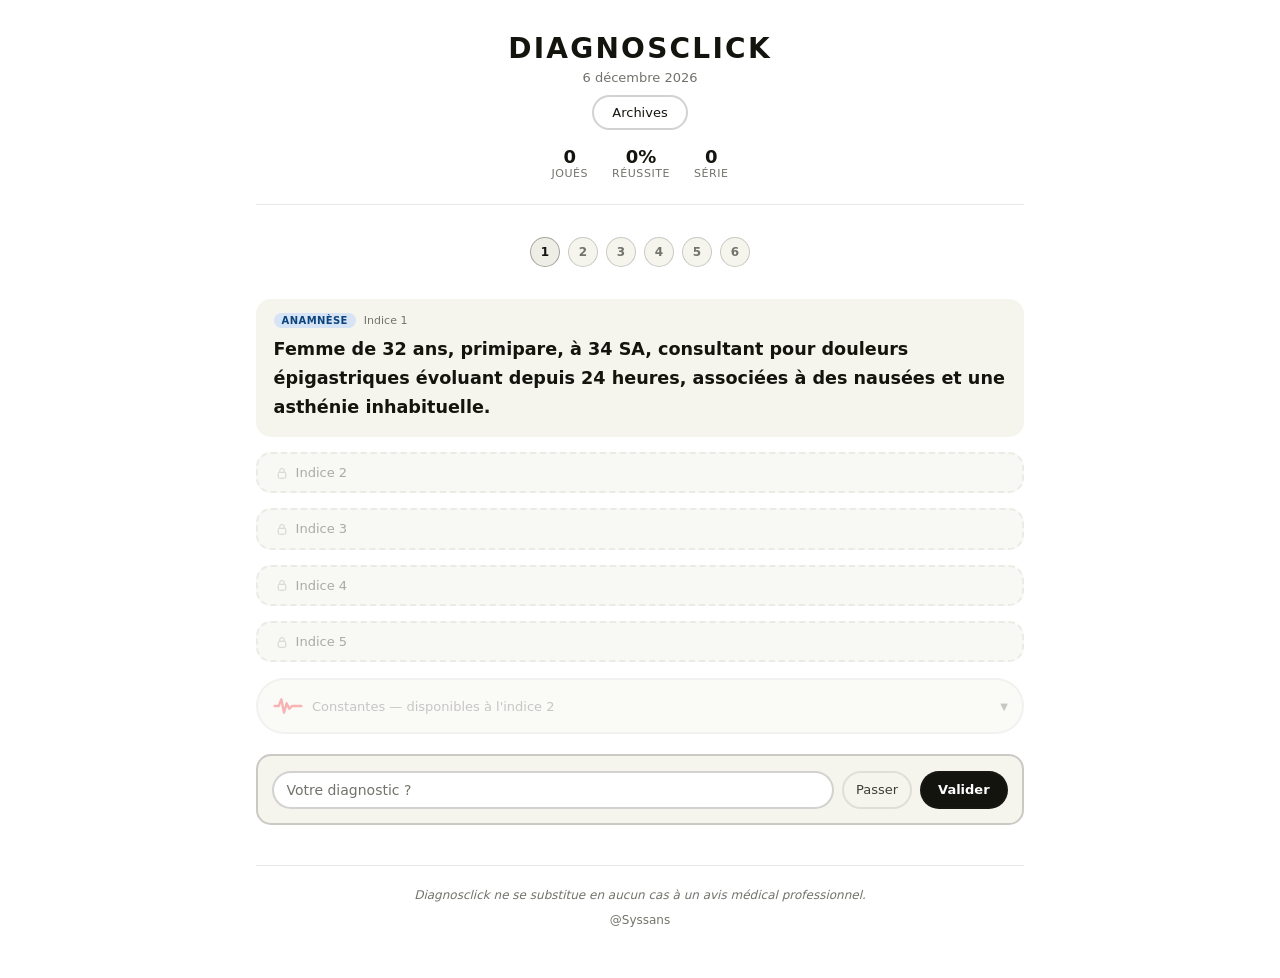
==== commit 3e82470a: "Update index.html" ====
--- a/index.html
+++ b/index.html
@@ -18,7 +18,7 @@
     <h1>Diagnosclick</h1>
     <p class="header-sub"><span id="date-label"></span></p>
     <div class="header-nav">
-      <button class="btn-back" id="btn-back" href="./archives">Archives</button>
+      <button class="btn-page" id="btn-page" href="./archives">Archives</button>
     </div>
     <div class="header-stats">
       <div class="stat"><div class="stat-value" id="stat-joues">0</div><div class="stat-label">Joués</div></div>
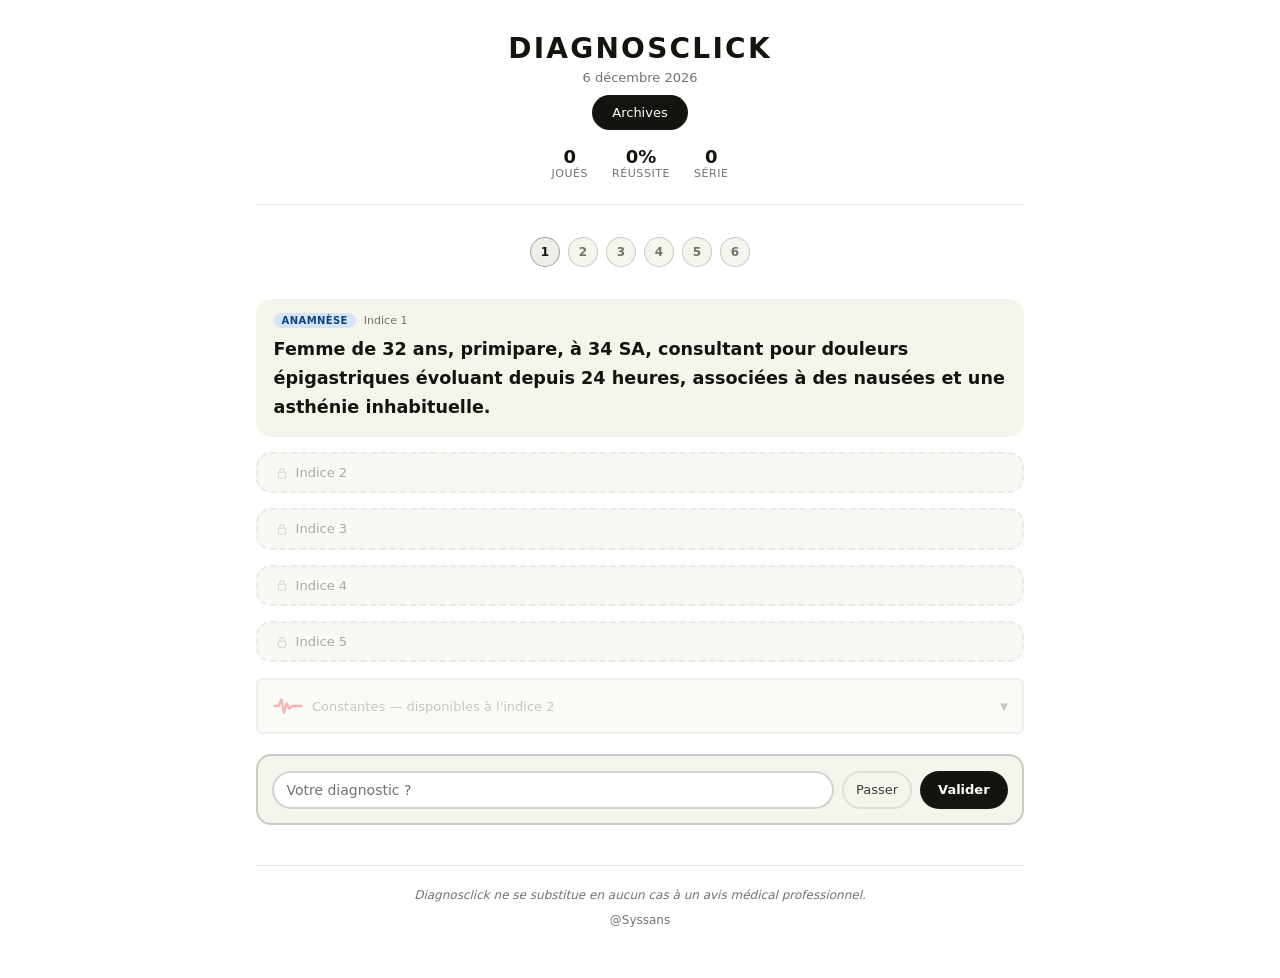
==== commit f4e6d15c: "Update index.html" ====
--- a/index.html
+++ b/index.html
@@ -18,7 +18,7 @@
     <h1>Diagnosclick</h1>
     <p class="header-sub"><span id="date-label"></span></p>
     <div class="header-nav">
-      <button class="btn-page" id="btn-page" href="./archives">Archives</button>
+      <button class="btn-page" id="btn-page" onclick="window.location.href = './archives';">Archives</button>
     </div>
     <div class="header-stats">
       <div class="stat"><div class="stat-value" id="stat-joues">0</div><div class="stat-label">Joués</div></div>
--- a/style/style.css
+++ b/style/style.css
@@ -55,7 +55,7 @@
 .stat { text-align:center; }
 .stat-value { font-size:18px; font-weight:600; }
 .stat-label { font-size:11px; color:var(--text-tertiary); text-transform:uppercase; letter-spacing:0.05em; }
-.btn-page { font-size:13px; font-weight:500; padding:8px 18px; border-radius:var(--radius-md); border:2px solid var(--border-mid); background:var(--bg-primary); color:var(--text-primary); cursor:pointer; font-family:inherit; }
+.btn-page { font-size:13px; font-weight:500; padding:8px 18px; border-radius:var(--radius-md); border:2px solid var(--border-mid); background:var(--text-primary); color:var(--bg-primary); cursor:pointer; font-family:inherit; transition: background-color 0.25s cubic-bezier(0.4, 0, 1, 1), opacity 0.25s cubic-bezier(0.4, 0, 1, 1); }
 .btn-page:hover { background:var(--bg-tertiary); }
 
 /* ── FOOTER ───────────────────────────────────────────────────────────────── */
@@ -88,7 +88,7 @@
 .lock-icon { width:12px; height:12px; opacity:0.3; flex-shrink:0; }
 
 /* ── IMAGES + LIGHTBOX ────────────────────────────────────────────────────── */
-.indice-image { width:100%; border-radius:var(--radius-md); margin-top:10px; background:var(--bg-tertiary); height:180px; display:flex; align-items:center; justify-content:center; border:0.5px solid var(--border-subtle); overflow:hidden; cursor:zoom-in; position:relative; }
+.indice-image { width:100%; border-radius:var(--radius-sm); margin-top:10px; background:var(--bg-tertiary); height:180px; display:flex; align-items:center; justify-content:center; border:0.5px solid var(--border-subtle); overflow:hidden; cursor:zoom-in; position:relative; }
 .indice-image img { max-width:100%; max-height:100%; object-fit:contain; transition:transform 0.15s; }
 .indice-image:hover img { transform:scale(1.03); }
 .indice-image-placeholder { font-size:12px; color:var(--text-tertiary); }
@@ -96,19 +96,19 @@
 
 .lightbox { position:fixed; inset:0; background:rgba(0,0,0,0.92); z-index:1000; display:none; align-items:center; justify-content:center; padding:1rem; }
 .lightbox.open { display:flex; }
-.lightbox img { max-width:100%; max-height:90vh; object-fit:contain; border-radius:var(--radius-md); }
+.lightbox img { max-width:100%; max-height:90vh; object-fit:contain; border-radius:var(--radius-sm); }
 .lightbox-close { position:fixed; top:16px; right:20px; background:none; border:none; color:#fff; font-size:28px; cursor:pointer; line-height:1; opacity:0.7; z-index:1001; }
 .lightbox-close:hover { opacity:1; }
 
 /* ── CONSTANTES ───────────────────────────────────────────────────────────── */
 .constantes-zone { margin-bottom:1.25rem; }
-.btn-constantes { width:100%; display:flex; align-items:center; justify-content:space-between; padding:10px 14px; background:var(--green-bg); border:2px solid var(--green); border-radius:var(--radius-md); font-size:13px; color:var(--green-light); cursor:pointer; font-family:inherit; transition:all 0.15s; }
+.btn-constantes { width:100%; display:flex; align-items:center; justify-content:space-between; padding:10px 14px; background:var(--green-bg); border:2px solid var(--green); border-radius:var(--radius-sm); font-size:13px; color:var(--green-light); cursor:pointer; font-family:inherit; transition:all 0.15s; }
 .btn-constantes:not([disabled]):hover { filter:brightness(1.1); }
 .btn-constantes[disabled] { opacity:0.4; cursor:not-allowed; background:var(--bg-secondary); border-color:var(--border-subtle); color:var(--text-tertiary); }
 .btn-constantes-left { display:flex; align-items:center; gap:8px; }
 .constantes-chevron { font-size:10px; transition:transform 0.2s; display:inline-block; }
 .constantes-chevron.open { transform:rotate(180deg); }
-.constantes-panel { background:var(--bg-secondary); border:0.5px solid var(--border-subtle); border-top:none; border-radius:0 0 var(--radius-md) var(--radius-md); overflow:hidden; display:none; }
+.constantes-panel { background:var(--bg-secondary); border:0.5px solid var(--border-subtle); border-top:none; border-radius:0 0 var(--radius-sm) var(--radius-sm); overflow:hidden; display:none; }
 .constantes-panel.open { display:block; }
 .constantes-table { width:100%; border-collapse:collapse; }
 .constantes-table tr { border-bottom:0.5px solid var(--border-subtle); }
@@ -123,10 +123,10 @@
 .diag-input { flex:1; font-size:14px; padding:0 12px; height:38px; border-radius:var(--radius-md); border:2px solid var(--border-mid); background:var(--bg-primary); color:var(--text-primary); outline:none; font-family:inherit; }
 .diag-input::placeholder { color:var(--text-tertiary); }
 .diag-input:focus { border-color:var(--border-strong); }
-.btn-valider { height:38px; padding:0 16px; font-size:13px; font-weight:600; border-radius:var(--radius-md); border:2px solid var(--border-strong); background:var(--text-primary); color:var(--bg-primary); cursor:pointer; white-space:nowrap; font-family:inherit; transition:opacity 0.1s; }
+.btn-valider { height:38px; padding:0 16px; font-size:13px; font-weight:600; border-radius:var(--radius-md); border:2px solid var(--border-strong); background:var(--text-primary); color:var(--bg-primary); cursor:pointer; white-space:nowrap; font-family:inherit; transition: background-color 0.25s cubic-bezier(0.4, 0, 1, 1), opacity 0.25s cubic-bezier(0.4, 0, 1, 1); }
 .btn-valider:hover { opacity:0.85; }
 .btn-valider:disabled { opacity:0.3; cursor:not-allowed; }
-.btn-passer { height:38px; padding:0 12px; font-size:13px; border-radius:var(--radius-md); border:2px solid var(--border-subtle); background:transparent; color:var(--text-secondary); cursor:pointer; font-family:inherit; }
+.btn-passer { height:38px; padding:0 12px; font-size:13px; border-radius:var(--radius-md); border:2px solid var(--border-subtle); background:transparent; color:var(--text-secondary); cursor:pointer; font-family:inherit; transition: background-color 0.25s cubic-bezier(0.4, 0, 1, 1), opacity 0.25s cubic-bezier(0.4, 0, 1, 1); }
 .btn-passer:hover { background:var(--bg-tertiary); }
 .dropdown { position:absolute; top:calc(0.9rem + 38px + 8px); left:0.9rem; right:0.9rem; background:var(--bg-primary); border:2px solid var(--border-mid); border-radius:var(--radius-md); z-index:10; overflow:hidden; }
 .dropdown-item { padding:9px 12px; font-size:14px; color:var(--text-primary); cursor:pointer; }
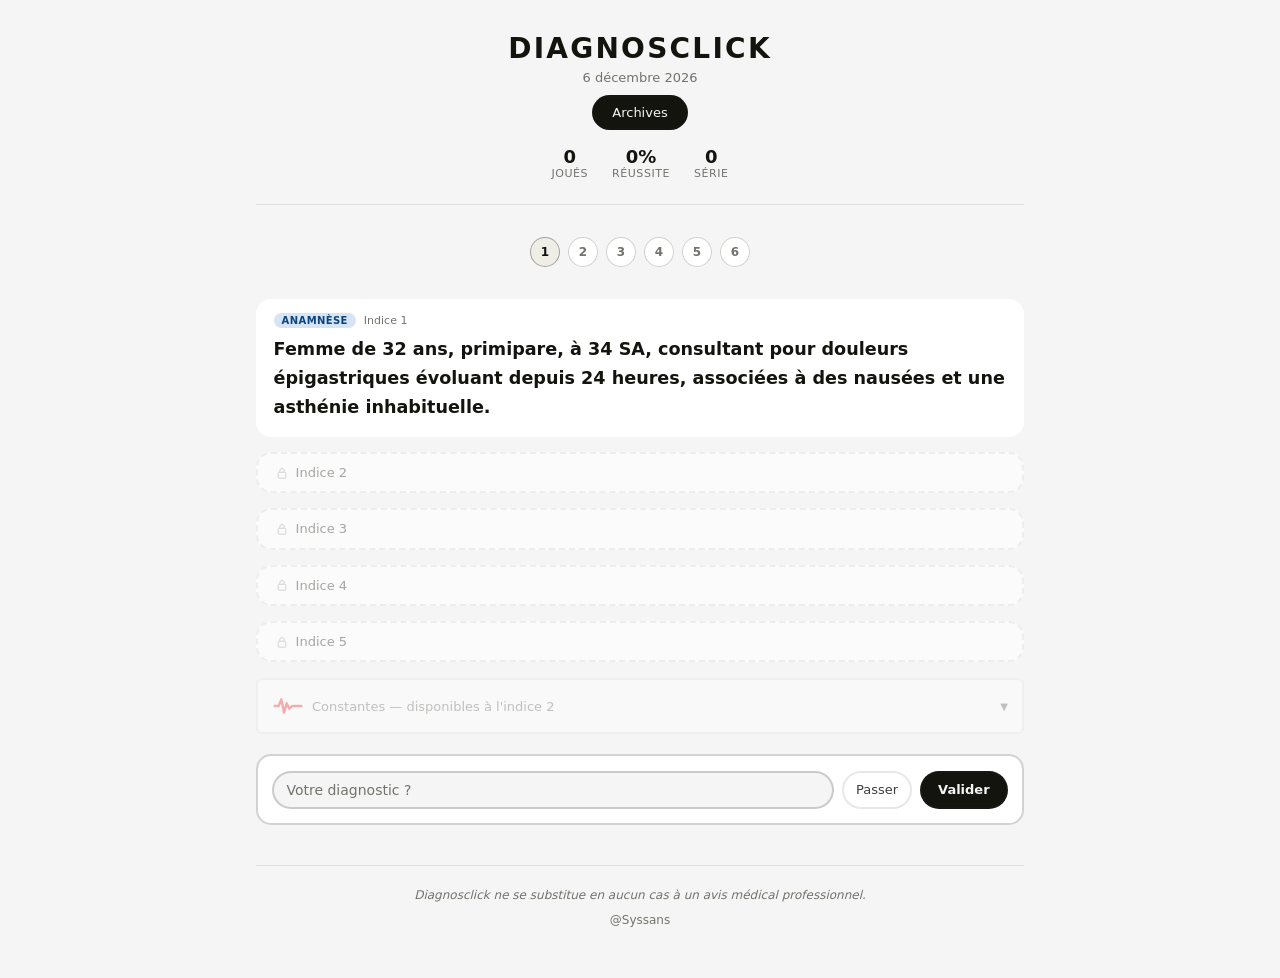
==== commit 56ce7fdf: "Update index.html" ====
--- a/index.html
+++ b/index.html
@@ -7,6 +7,9 @@
   <meta name="description" content="Trouvez le diagnostic medical en 6 indices. Un nouveau cas chaque jour." />
   <link rel="stylesheet" href="./style/style.css" />
   <link rel="icon" href="data:image/svg+xml,<svg xmlns=%22http://www.w3.org/2000/svg%22 viewBox=%220 0 100 100%22><text y=%22.9em%22 font-size=%2290%22>🦧</text></svg>">
+  <link rel="preconnect" href="https://fonts.googleapis.com">
+<link rel="preconnect" href="https://fonts.gstatic.com" crossorigin>
+<link href="https://fonts.googleapis.com/css2?family=DM+Sans:ital,opsz,wght@0,9..40,100..1000;1,9..40,100..1000&family=Epunda+Slab:ital,wght@0,300..900;1,300..900&display=swap" rel="stylesheet">
   <style>
     #app { max-width:800px; margin:0 auto; padding:2rem 1rem 3rem; }
   </style>
@@ -301,7 +304,7 @@
     var emoji = session.emoji || '';
     var zone = el('result-zone');
     var banner = document.createElement('div'); banner.className = 'deja-joue';
-    var h2 = document.createElement('h2'); h2.textContent = session.succes ? 'Bravo !' : 'Raté hier';
+    var h2 = document.createElement('h2'); h2.textContent = session.succes ? 'Bravo !' : 'Raté pour aujourd\'hui';
     var emojiDiv = document.createElement('div'); emojiDiv.className = 'result-emoji'; emojiDiv.style.margin='10px 0'; emojiDiv.textContent = emoji;
     var p1 = document.createElement('p');
     p1.innerHTML = session.succes ? 'Trouvé en ' + session.essais + ' essai' + (session.essais>1?'s':'') + ' — <strong>' + session.diagnostic + '</strong>' : 'Le diagnostic était : <strong>' + session.diagnostic + '</strong>';
@@ -313,8 +316,8 @@
     var actions = document.createElement('div'); actions.className = 'result-actions';
     var confirm = document.createElement('div'); confirm.className = 'share-confirm'; confirm.style.display='none'; confirm.textContent = 'Copié !';
     var btnP = document.createElement('button'); btnP.className = 'btn-partager'; btnP.textContent = 'Partager';
-    btnP.addEventListener('click', function() { navigator.clipboard.writeText('Diagnosclick — ' + getDateLabel() + '\n' + emoji + '\nhttps://syssans.github.io/Diagnosclick/').catch(function(){}); confirm.style.display='block'; });
-    var lnk = document.createElement('a'); lnk.className = 'btn-archives-link'; lnk.href = './archives.html'; lnk.textContent = 'Voir les archives';
+    btnP.addEventListener('click', function() { navigator.clipboard.writeText('Diagnosclick — ' + getDateLabel() + '\n' + emoji + '\nhttps://diagnosclick.com').catch(function(){}); confirm.style.display='block'; });
+    var lnk = document.createElement('a'); lnk.className = 'btn-archives-link'; lnk.href = './archives'; lnk.textContent = 'Voir les archives';
     actions.appendChild(btnP); actions.appendChild(lnk);
     banner.appendChild(h2); banner.appendChild(emojiDiv); banner.appendChild(p1); banner.appendChild(p2); banner.appendChild(cdBlock); banner.appendChild(actions); banner.appendChild(confirm);
     zone.innerHTML = ''; zone.appendChild(banner);
@@ -348,8 +351,8 @@
     var actions = document.createElement('div'); actions.className = 'result-actions';
     var confirm = document.createElement('div'); confirm.className = 'share-confirm'; confirm.style.display='none'; confirm.textContent = 'Copié !';
     var btnP = document.createElement('button'); btnP.className = 'btn-partager'; btnP.textContent = 'Partager';
-    btnP.addEventListener('click', function() { navigator.clipboard.writeText('Diagnosclick — ' + getDateLabel() + '\n' + emoji + '\nhttps://syssans.github.io/Diagnosclick/').catch(function(){}); confirm.style.display='block'; });
-    var lnk = document.createElement('a'); lnk.className = 'btn-archives-link'; lnk.href = './archives.html'; lnk.textContent = 'Voir les archives';
+    btnP.addEventListener('click', function() { navigator.clipboard.writeText('Diagnosclick — ' + getDateLabel() + '\n' + emoji + '\nhttps://diagnosclick.com').catch(function(){}); confirm.style.display='block'; });
+    var lnk = document.createElement('a'); lnk.className = 'btn-archives-link'; lnk.href = './archives'; lnk.textContent = 'Voir les archives';
     actions.appendChild(btnP); actions.appendChild(lnk);
     banner.appendChild(h2); banner.appendChild(emojiDiv); banner.appendChild(p); banner.appendChild(cdBlock); banner.appendChild(actions); banner.appendChild(confirm);
     zone.innerHTML = ''; zone.appendChild(banner);
--- a/style/style.css
+++ b/style/style.css
@@ -22,16 +22,16 @@
 
 @media (prefers-color-scheme: light) {
   :root {
-    --bg-primary:#fff; --bg-secondary:#f5f4ed; --bg-tertiary:#eeede6;
+    --bg-primary:#f5f5f5; --bg-secondary:#fff; --bg-tertiary:#eeede6;
     --text-primary:#14140f; --text-secondary:#3d3d3a; --text-tertiary:#73726c;
     --border-subtle:rgba(31,30,29,0.1); --border-mid:rgba(31,30,29,0.2); --border-strong:rgba(31,30,29,0.35);
     --tag-anamnese-bg:#d6e4f6; --tag-anamnese-text:#0c447c;
     --tag-clinique-bg:#d4edda; --tag-clinique-text:#085041;
     --tag-paraclinique-bg:#faeeda; --tag-paraclinique-text:#633806;
     --tag-image-bg:#eeedfe; --tag-image-text:#3c3489;
-    --green:#3b6d11; --green-light:#639922; --green-bg:#eaf3de;
+    --green:#3b6d11; --green-light:#639922; --green-bg:#d9f0b9;
     --red:#791f1f; --red-light:#a32d2d; --red-bg:#fcebeb;
-    --neutral-bg:#f5f4ed;
+    --neutral-bg:#f9f3b7;
     --sp-cardio-bg:#d6e4f6; --sp-cardio-text:#0c447c;
     --sp-urg-bg:#eeedfe; --sp-urg-text:#3c3489;
     --sp-pneumo-bg:#d4edda; --sp-pneumo-text:#085041;
@@ -128,7 +128,7 @@
 .btn-valider:disabled { opacity:0.3; cursor:not-allowed; }
 .btn-passer { height:38px; padding:0 12px; font-size:13px; border-radius:var(--radius-md); border:2px solid var(--border-subtle); background:transparent; color:var(--text-secondary); cursor:pointer; font-family:inherit; transition: background-color 0.25s cubic-bezier(0.4, 0, 1, 1), opacity 0.25s cubic-bezier(0.4, 0, 1, 1); }
 .btn-passer:hover { background:var(--bg-tertiary); }
-.dropdown { position:absolute; top:calc(0.9rem + 38px + 8px); left:0.9rem; right:0.9rem; background:var(--bg-primary); border:2px solid var(--border-mid); border-radius:var(--radius-md); z-index:10; overflow:hidden; }
+.dropdown { position:absolute; top:calc(0.9rem + 38px + 8px); left:0.9rem; right:0.9rem; background:var(--bg-primary); border:2px solid var(--border-mid); border-radius:var(--radius-sm); z-index:10; overflow:hidden; }
 .dropdown-item { padding:9px 12px; font-size:14px; color:var(--text-primary); cursor:pointer; }
 .dropdown-item:hover { background:var(--bg-secondary); }
 .feedback { margin-top:8px; padding:8px 12px; border-radius:var(--radius-md); font-size:13px; line-height:1.5; }
@@ -145,9 +145,9 @@
 .countdown-label { font-size:11px; color:var(--text-tertiary); text-transform:uppercase; letter-spacing:0.06em; margin-bottom:4px; }
 .countdown-time { font-size:24px; font-weight:700; letter-spacing:0.06em; font-variant-numeric:tabular-nums; }
 .result-actions { display:flex; gap:8px; justify-content:center; flex-wrap:wrap; margin-top:14px; }
-.btn-partager { font-size:13px; font-weight:500; padding:8px 18px; border-radius:var(--radius-md); border:2px solid var(--border-mid); background:var(--bg-primary); color:var(--text-primary); cursor:pointer; font-family:inherit; }
+.btn-partager { font-size:13px; font-weight:500; padding:8px 18px; border-radius:var(--radius-md); border:2px solid var(--border-mid); background:var(--bg-primary); color:var(--text-primary); cursor:pointer; font-family:inherit; transition: background-color 0.25s cubic-bezier(0.4, 0, 1, 1), opacity 0.25s cubic-bezier(0.4, 0, 1, 1); }
 .btn-partager:hover { background:var(--bg-tertiary); }
-.btn-archives-link { font-size:13px; padding:8px 18px; border-radius:var(--radius-md); border:2px solid var(--border-subtle); background:transparent; color:var(--text-secondary); cursor:pointer; font-family:inherit; text-decoration:none; display:inline-flex; align-items:center; }
+.btn-archives-link { font-size:13px; padding:8px 18px; border-radius:var(--radius-md); border:2px solid var(--border-subtle); background:transparent; color:var(--text-secondary); cursor:pointer; font-family:inherit; text-decoration:none; display:inline-flex; align-items:center; transition: background-color 0.25s cubic-bezier(0.4, 0, 1, 1), opacity 0.25s cubic-bezier(0.4, 0, 1, 1); }
 .btn-archives-link:hover { background:var(--bg-tertiary); }
 .share-confirm { font-size:12px; color:var(--text-tertiary); margin-top:8px; }
 .deja-joue { text-align:center; padding:2rem 1.5rem; background:var(--bg-secondary); border-radius:var(--radius-lg); border:2px solid var(--border-subtle); }
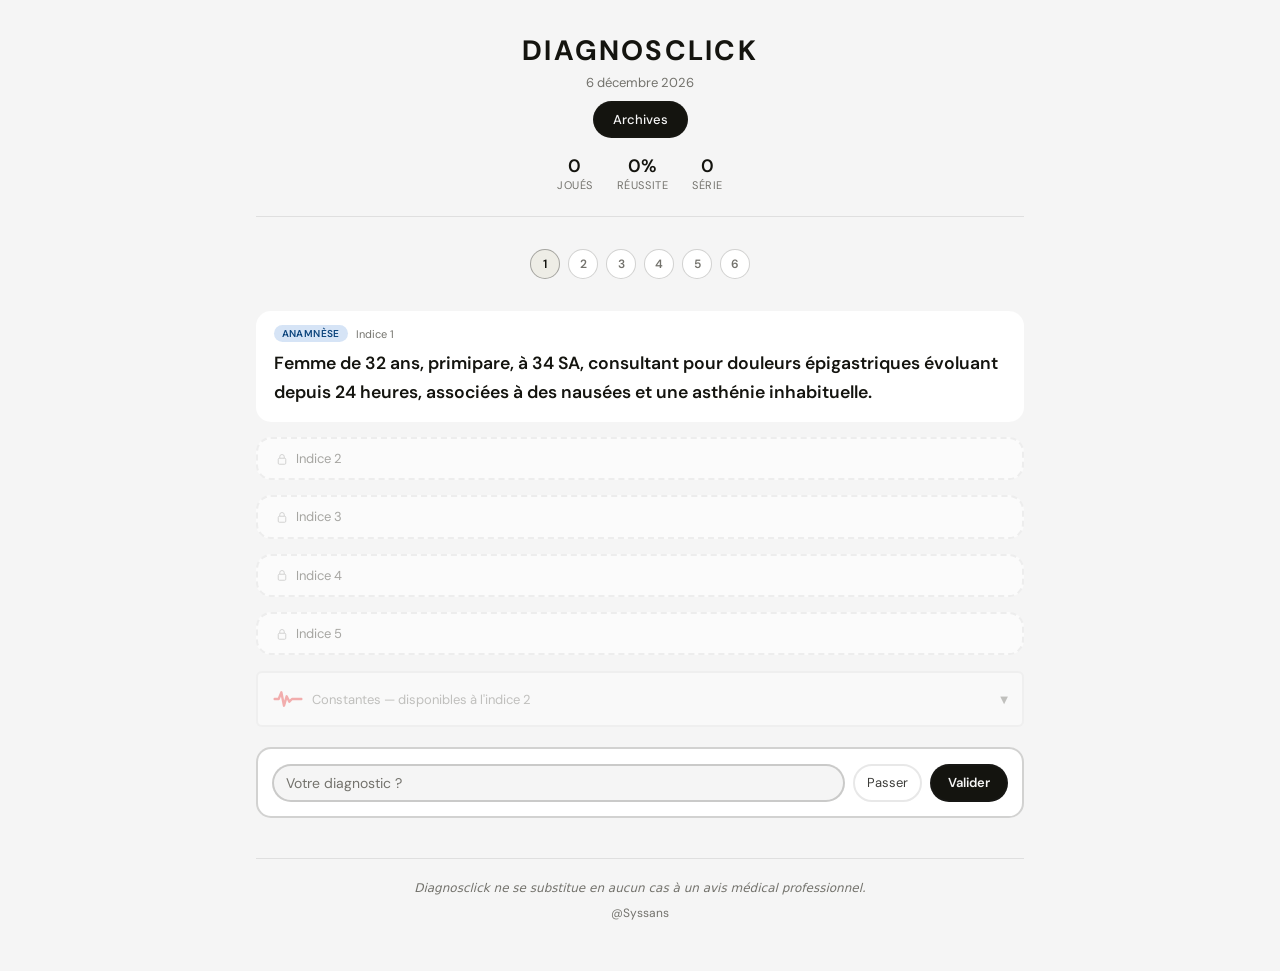
==== commit 259d9eb6: "Update index.html" ====
--- a/index.html
+++ b/index.html
@@ -169,9 +169,9 @@
       CAS = transformerCas(getCasDuJour(data, config).cas);
       var session = getSession();
       if (session && session.date === getTodayKey()) { afficherDejaJoue(session); return; }
-      renderTries(); renderIndices(); renderConstantes();
+      renderTries(); renderIndices(false); renderConstantes();
     }).catch(function() {
-      renderTries(); renderIndices(); renderConstantes();
+      renderTries(); renderIndices(false); renderConstantes();
     });
   }
 
@@ -240,43 +240,60 @@
     return ({anamnese:{cls:'tag-anamnese',label:'Anamnèse'},clinique:{cls:'tag-clinique',label:'Clinique'},paraclinique:{cls:'tag-paraclinique',label:'Paraclinique'},image:{cls:'tag-image',label:'Imagerie'}})[type] || {cls:'tag-anamnese',label:type};
   }
 
-  function renderIndices() {
-    if (!CAS) return;
-    var container = el('indices-container'); container.innerHTML = '';
+  function creerCarteIndice(ind, i, animer) {
+  var tag = getTag(ind.type);
+  var card = document.createElement('div');
+  card.className = animer ? 'indice-card' : 'indice-card no-anim';
+  card.dataset.indice = i;
+  var header = document.createElement('div'); header.className = 'indice-header';
+  var tagEl = document.createElement('span'); tagEl.className = 'indice-tag ' + tag.cls; tagEl.textContent = tag.label;
+  var numEl = document.createElement('span'); numEl.className = 'indice-num'; numEl.textContent = 'Indice ' + (i+1);
+  header.appendChild(tagEl); header.appendChild(numEl);
+  var textEl = document.createElement('div'); textEl.className = 'indice-text'; textEl.textContent = ind.text;
+  card.appendChild(header); card.appendChild(textEl);
+  if (ind.hasImage) {
+    var imgDiv = document.createElement('div'); imgDiv.className = 'indice-image';
+    if (ind.imageSrc) {
+      var img = document.createElement('img'); img.src = './images/' + ind.imageSrc; img.alt = 'Imagerie';
+      var hint = document.createElement('span'); hint.className = 'indice-image-hint'; hint.textContent = 'Appuyer pour agrandir';
+      imgDiv.appendChild(img); imgDiv.appendChild(hint);
+      imgDiv.addEventListener('click', function() { ouvrirLightbox('./images/' + ind.imageSrc); });
+    } else {
+      var sp = document.createElement('span'); sp.className = 'indice-image-placeholder'; sp.textContent = 'Image à venir';
+      imgDiv.appendChild(sp); imgDiv.style.cursor = 'default';
+    }
+    card.appendChild(imgDiv);
+  }
+  return card;
+}
+
+function creerCarteVerrouille(i) {
+  var locked = document.createElement('div'); locked.className = 'indice-locked-card';
+  locked.dataset.indice = i;
+  locked.innerHTML = '<svg class="lock-icon" viewBox="0 0 16 16" fill="none"><rect x="3" y="7" width="10" height="8" rx="1.5" stroke="currentColor" stroke-width="1.2"/><path d="M5 7V5a3 3 0 016 0v2" stroke="currentColor" stroke-width="1.2"/></svg>';
+  var lockTxt = document.createElement('span'); lockTxt.className = 'indice-locked-text'; lockTxt.textContent = 'Indice ' + (i+1);
+  locked.appendChild(lockTxt);
+  return locked;
+}
+
+function renderIndices(animerDernier) {
+  if (!CAS) return;
+  var container = el('indices-container');
+  if (container.children.length === 0) {
     CAS.indices.forEach(function(ind, i) {
-      if (i < indicesVisibles) {
-        var tag = getTag(ind.type);
-        var card = document.createElement('div'); card.className = 'indice-card';
-        var header = document.createElement('div'); header.className = 'indice-header';
-        var tagEl = document.createElement('span'); tagEl.className = 'indice-tag ' + tag.cls; tagEl.textContent = tag.label;
-        var numEl = document.createElement('span'); numEl.className = 'indice-num'; numEl.textContent = 'Indice ' + (i+1);
-        header.appendChild(tagEl); header.appendChild(numEl);
-        var textEl = document.createElement('div'); textEl.className = 'indice-text'; textEl.textContent = ind.text;
-        card.appendChild(header); card.appendChild(textEl);
-        if (ind.hasImage) {
-          var imgDiv = document.createElement('div'); imgDiv.className = 'indice-image';
-          if (ind.imageSrc) {
-            var img = document.createElement('img'); img.src = './images/' + ind.imageSrc; img.alt = 'Imagerie';
-            var hint = document.createElement('span'); hint.className = 'indice-image-hint'; hint.textContent = 'Appuyer pour agrandir';
-            imgDiv.appendChild(img); imgDiv.appendChild(hint);
-            imgDiv.addEventListener('click', function() { ouvrirLightbox('./images/' + ind.imageSrc); });
-          } else {
-            var sp = document.createElement('span'); sp.className = 'indice-image-placeholder'; sp.textContent = 'Image à venir';
-            imgDiv.appendChild(sp);
-            imgDiv.style.cursor = 'default';
-          }
-          card.appendChild(imgDiv);
-        }
-        container.appendChild(card);
-      } else {
-        var locked = document.createElement('div'); locked.className = 'indice-locked-card';
-        locked.innerHTML = '<svg class="lock-icon" viewBox="0 0 16 16" fill="none"><rect x="3" y="7" width="10" height="8" rx="1.5" stroke="currentColor" stroke-width="1.2"/><path d="M5 7V5a3 3 0 016 0v2" stroke="currentColor" stroke-width="1.2"/></svg>';
-        var lockTxt = document.createElement('span'); lockTxt.className = 'indice-locked-text'; lockTxt.textContent = 'Indice ' + (i+1);
-        locked.appendChild(lockTxt); container.appendChild(locked);
-      }
+      container.appendChild(i < indicesVisibles ? creerCarteIndice(ind, i, false) : creerCarteVerrouille(i));
     });
     mettreAJourConstantes();
-  }
+    return;
+  }
+  CAS.indices.forEach(function(ind, i) {
+    var existing = container.querySelector('[data-indice="' + i + '"]');
+    if (i < indicesVisibles && existing && existing.classList.contains('indice-locked-card')) {
+      container.replaceChild(creerCarteIndice(ind, i, animerDernier && i === indicesVisibles - 1), existing);
+    }
+  });
+  mettreAJourConstantes();
+}
 
   function normalise(str) { return str.trim().toLowerCase().normalize("NFD").replace(/[\u0300-\u036f]/g,""); }
 
@@ -337,7 +354,7 @@
     el('input-zone').style.display = 'none';
     var dots = document.querySelectorAll('.try-dot');
     if (succes && dots[essaiActuel]) { dots[essaiActuel].classList.remove('current'); dots[essaiActuel].classList.add('correct'); }
-    indicesVisibles = CAS.indices.length; renderIndices(); mettreAJourConstantes();
+    indicesVisibles = CAS.indices.length; renderIndices(false); mettreAJourConstantes();
     var zone = el('result-zone');
     var banner = document.createElement('div'); banner.className = 'result-banner';
     var h2 = document.createElement('h2'); h2.textContent = succes ? 'Bravo !' : 'Raté pour aujourd\'hui';
@@ -371,7 +388,7 @@
     el('diag-input').value = ''; essaiActuel++;
     if (essaiActuel >= MAX_ESSAIS) { terminer(false); return; }
     if (indicesVisibles < CAS.indices.length) indicesVisibles++;
-    renderTries(); renderIndices();
+    renderTries(); renderIndices(true);
   }
 
   function passer() {
@@ -380,7 +397,7 @@
     el('diag-input').value = ''; el('dropdown').style.display = 'none'; essaiActuel++;
     if (essaiActuel >= MAX_ESSAIS) { terminer(false); return; }
     if (indicesVisibles < CAS.indices.length) indicesVisibles++;
-    renderTries(); renderIndices();
+    renderTries(); renderIndices(true);
   }
 
   el('date-label').textContent = getDateLabel();
--- a/style/style.css
+++ b/style/style.css
@@ -40,9 +40,16 @@
   }
 }
 
+.dm-sans-police {
+  font-family: "DM Sans", sans-serif;
+  font-optical-sizing: auto;
+  font-weight: 100;
+  font-style: normal;
+}
+
 /* ── RESET ────────────────────────────────────────────────────────────────── */
 * { box-sizing:border-box; margin:0; padding:0; }
-body { font-family:'Inter', system-ui, sans-serif; background:var(--bg-primary); color:var(--text-primary); min-height:100vh; }
+body { font-family:'DM Sans', system-ui, sans-serif; background:var(--bg-primary); color:var(--text-primary); min-height:100vh; }
 
 /* ── HEADER ───────────────────────────────────────────────────────────────── */
 .header { text-align:center; margin-bottom:32px; padding-bottom:1.5rem; border-bottom:0.5px solid var(--border-subtle); }
@@ -74,6 +81,7 @@
 /* ── INDICES ──────────────────────────────────────────────────────────────── */
 .indices { display:flex; flex-direction:column; gap:15px; margin-bottom:1rem; }
 .indice-card { background:var(--bg-secondary); border:0px solid var(--border-subtle); border-radius:var(--radius-lg); padding:0.9rem 1.1rem; animation:fadeSlide 0.2s ease; }
+.indice-card.no-anim { animation:none; }
 @keyframes fadeSlide { from{opacity:0;transform: perspective(400px) rotateX(90deg);} to{opacity:1;transform: perspective(400px) rotateX(0deg);} }
 .indice-header { display:flex; align-items:center; gap:8px; margin-bottom:7px; }
 .indice-tag { font-size:10px; font-weight:600; padding:2px 8px; border-radius:var(--radius-full); text-transform:uppercase; letter-spacing:0.04em; }
